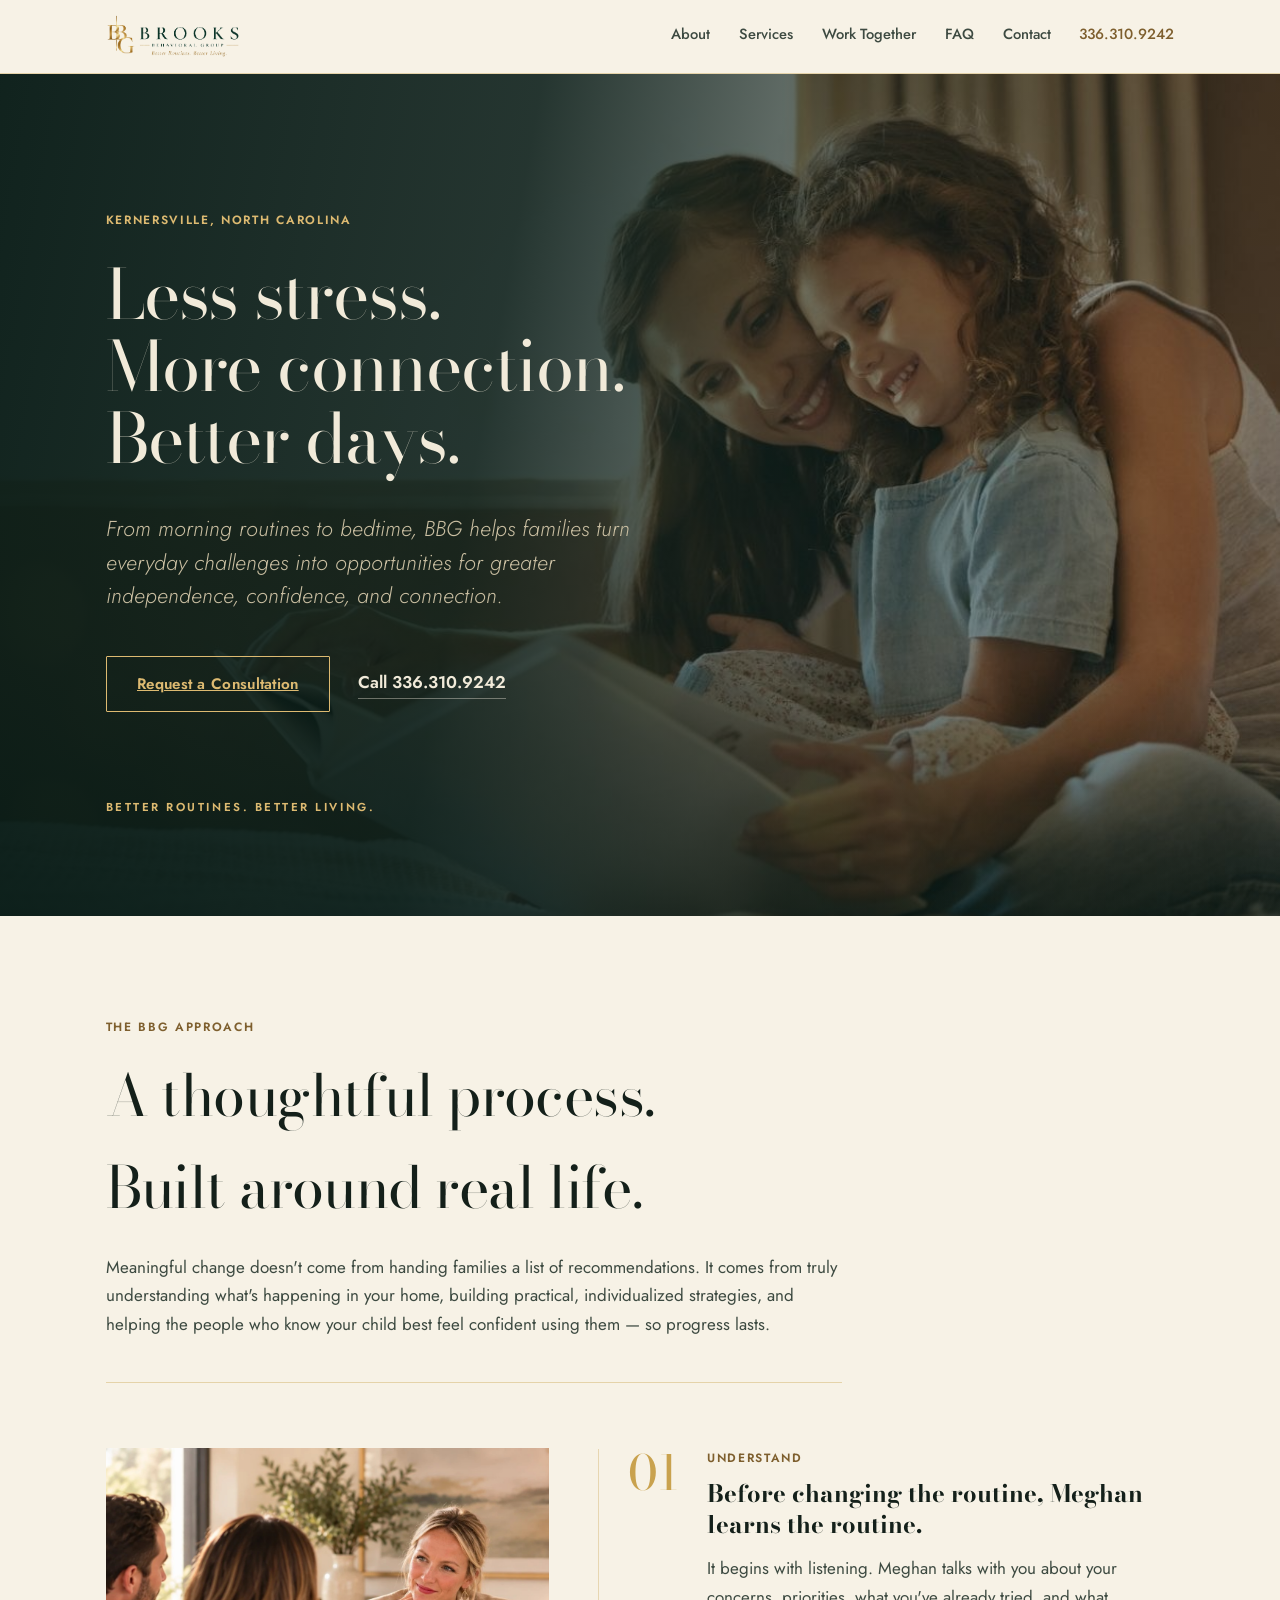
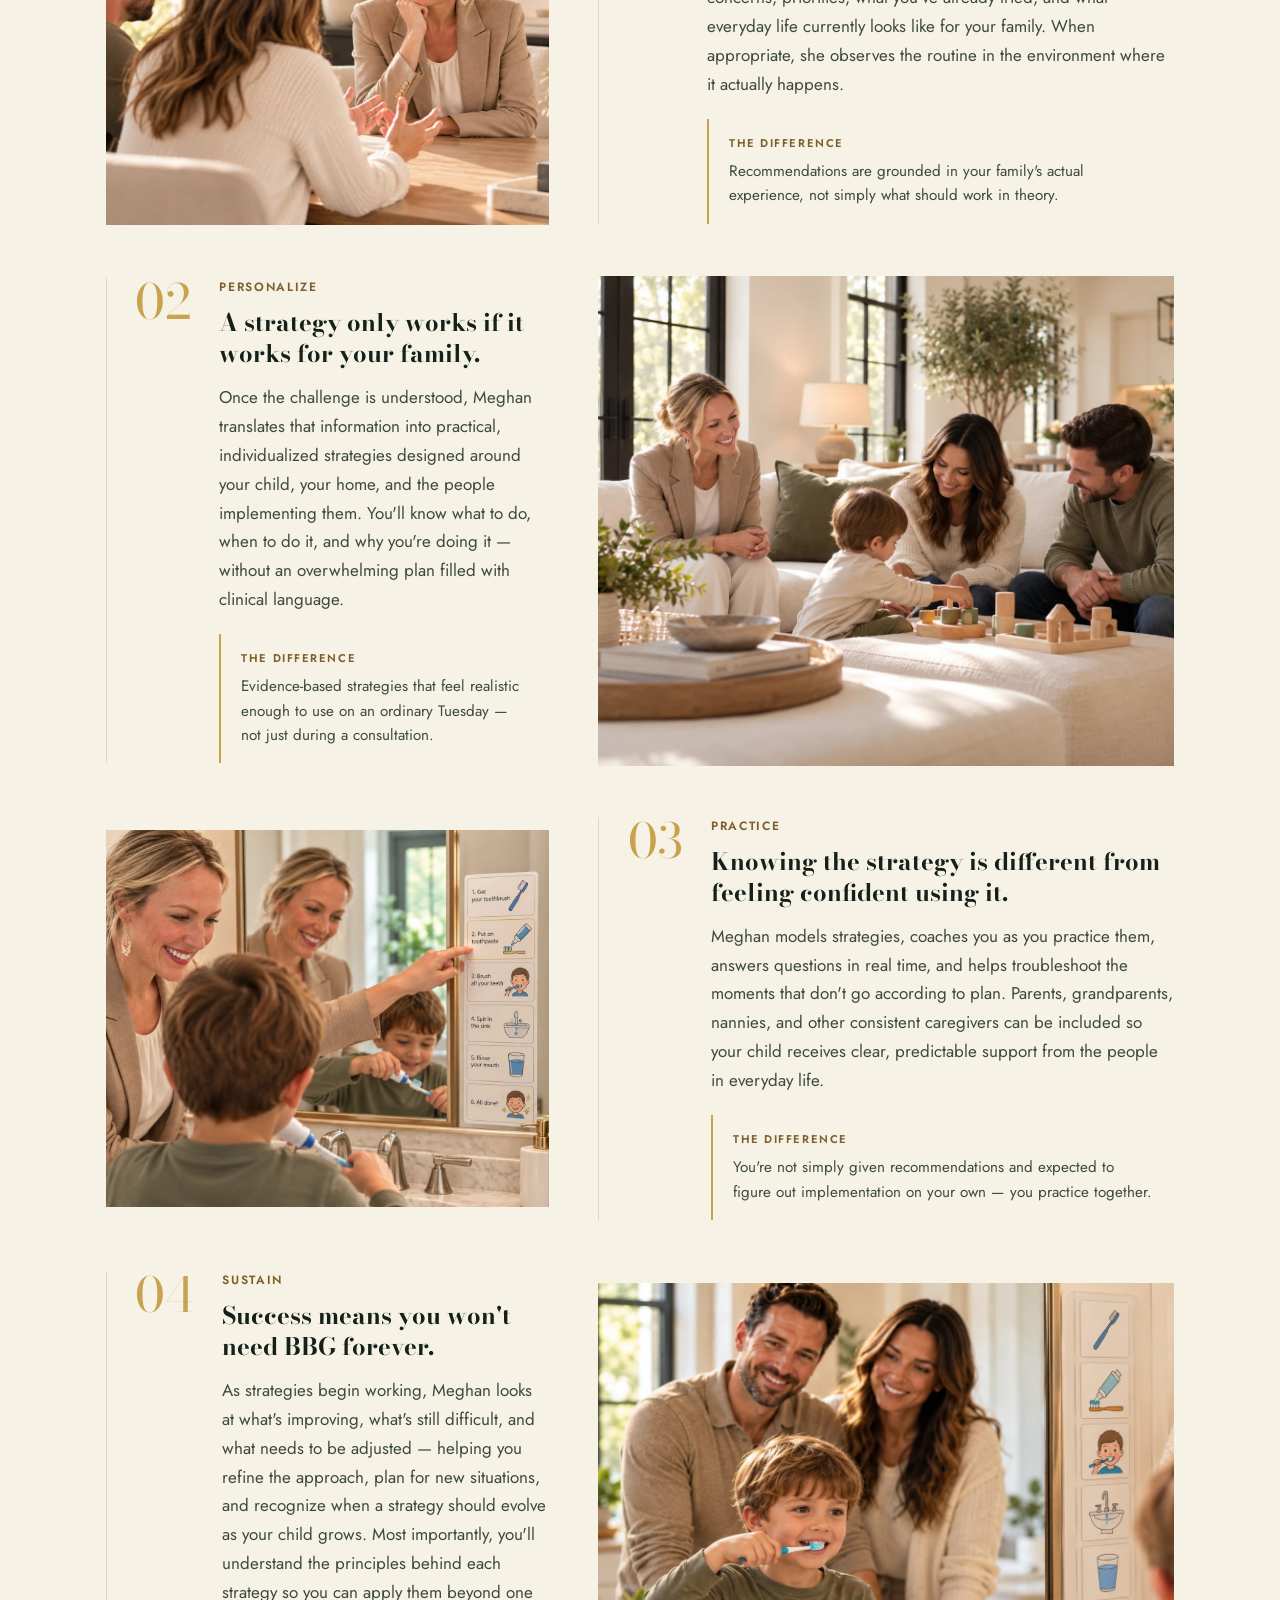
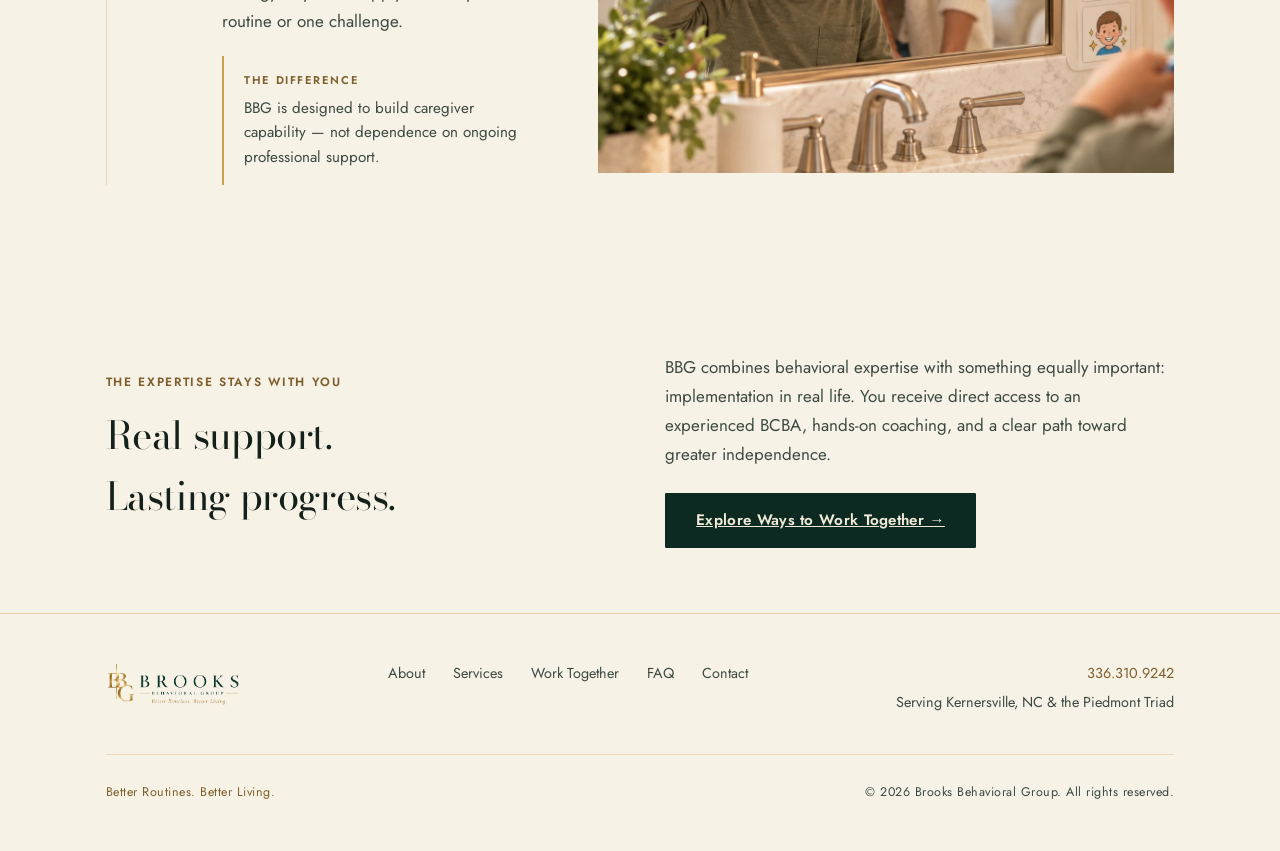
==== index.html @ 2b176a68 "Use provided photo for the Sustain step Swap mealtime.jpg for a new photo continuing the toothbrushi" ====
<!doctype html>
<html lang="en">
<head>
  <meta charset="utf-8" />
  <meta name="viewport" content="width=device-width, initial-scale=1" />
  <title>Brooks Behavioral Group — Private In-Home Behavioral Consulting, Kernersville NC</title>
  <meta name="description" content="Brooks Behavioral Group is a private, in-home behavioral consulting practice led by a Board Certified Behavior Analyst, serving families in Kernersville, NC and the greater Piedmont Triad." />
  <link rel="icon" type="image/png" href="assets/images/logo-mark.png" />

  <meta property="og:type" content="website" />
  <meta property="og:site_name" content="Brooks Behavioral Group" />
  <meta property="og:url" content="https://www.brooksbehavioral.com/" />
  <meta property="og:title" content="Brooks Behavioral Group" />
  <meta property="og:description" content="Private, in-home behavioral consulting with a Board Certified Behavior Analyst — serving Kernersville, NC and the greater Piedmont Triad." />
  <meta property="og:image" content="https://www.brooksbehavioral.com/assets/images/og-share.jpg" />
  <meta property="og:image:width" content="1200" />
  <meta property="og:image:height" content="630" />
  <meta name="twitter:card" content="summary_large_image" />
  <meta name="twitter:title" content="Brooks Behavioral Group" />
  <meta name="twitter:description" content="Private, in-home behavioral consulting with a Board Certified Behavior Analyst — serving Kernersville, NC and the greater Piedmont Triad." />
  <meta name="twitter:image" content="https://www.brooksbehavioral.com/assets/images/og-share.jpg" />
  <link rel="preconnect" href="https://fonts.googleapis.com" />
  <link rel="preconnect" href="https://fonts.gstatic.com" crossorigin />
  <link href="https://fonts.googleapis.com/css2?family=Bodoni+Moda:ital,opsz,wght@0,6..96,400..800;1,6..96,400..700&family=Jost:ital,wght@0,300;0,400;0,500;0,600;1,300;1,400;1,500&display=swap" rel="stylesheet" />
  <link rel="stylesheet" href="css/style.css?v=__ASSET_VERSION__" />
</head>
<body>

  <header class="site-header">
    <div class="wrap site-header__bar">
      <a class="wordmark" href="index.html">
        <img class="wordmark__logo" src="assets/images/logo-full.png" alt="Brooks Behavioral Group" />
      </a>

      <button class="nav-toggle" type="button" aria-expanded="false" aria-controls="primary-nav" aria-label="Open menu">
        <span></span><span></span><span></span>
      </button>

      <nav class="site-nav" id="primary-nav">
        <a href="about.html">About</a>
        <a href="services.html">Services</a>
        <a href="together.html">Work Together</a>
        <a href="faq.html">FAQ</a>
        <a href="contact.html">Contact</a>
        <a class="site-nav__phone" href="tel:+13363109242">336.310.9242</a>
      </nav>
    </div>
  </header>

  <main>
    <!-- ============ Hero ============ -->
    <section class="hero">
      <img class="hero__bg" src="assets/images/reading-together.jpg" alt="" aria-hidden="true" />
      <div class="hero__scrim" aria-hidden="true"></div>

      <div class="wrap">
        <div class="hero__frame">
          <p class="hero__eyebrow label">Kernersville, North Carolina</p>
          <h1 class="hero__title display">Less stress.<br />More connection.<br />Better days.</h1>
          <p class="hero__lede">From morning routines to bedtime, BBG helps families turn everyday challenges into opportunities for greater independence, confidence, and connection.</p>
          <div class="hero__actions">
            <a class="btn btn--gold" href="contact.html">Request a Consultation</a>
            <a class="hero__call" href="tel:+13363109242">Call 336.310.9242</a>
          </div>
        </div>
        <p class="brand-strip">Better Routines. Better Living.</p>
      </div>
    </section>

    <!-- ============ The BBG Approach ============ -->
    <section class="section section--ivory" id="approach">
      <div class="wrap">
        <div class="approach__intro">
          <p class="label" style="color: var(--gold-600);">The BBG Approach</p>
          <h2 class="display approach__headline">A thoughtful process. Built around real life.</h2>
          <p class="approach__lede">Meaningful change doesn't come from handing families a list of recommendations. It comes from truly understanding what's happening in your home, building practical, individualized strategies, and helping the people who know your child best feel confident using them — so progress lasts.</p>
        </div>

        <div class="approach-steps">
          <article class="approach-step">
            <div class="approach-step__media">
              <img src="assets/images/listening-consultation.jpg" alt="Meghan listening to a father and mother describe their family's routines at their kitchen table" loading="lazy" />
            </div>
            <div class="approach-step__content">
              <p class="approach-step__num display" aria-hidden="true">01</p>
              <div class="approach-step__text">
                <p class="approach-step__label label">Understand</p>
                <h3 class="approach-step__headline">Before changing the routine, Meghan learns the routine.</h3>
                <p class="approach-step__body">It begins with listening. Meghan talks with you about your concerns, priorities, what you've already tried, and what everyday life currently looks like for your family. When appropriate, she observes the routine in the environment where it actually happens.</p>
                <div class="approach-step__difference">
                  <p class="approach-step__difference-label label">The Difference</p>
                  <p class="approach-step__difference-text">Recommendations are grounded in your family's actual experience, not simply what should work in theory.</p>
                </div>
              </div>
            </div>
          </article>

          <article class="approach-step approach-step--reverse">
            <div class="approach-step__media">
              <img src="assets/images/family-coaching-session.jpg" alt="Meghan playing a building-block activity with a family in their living room" loading="lazy" />
            </div>
            <div class="approach-step__content">
              <p class="approach-step__num display" aria-hidden="true">02</p>
              <div class="approach-step__text">
                <p class="approach-step__label label">Personalize</p>
                <h3 class="approach-step__headline">A strategy only works if it works for your family.</h3>
                <p class="approach-step__body">Once the challenge is understood, Meghan translates that information into practical, individualized strategies designed around your child, your home, and the people implementing them. You'll know what to do, when to do it, and why you're doing it — without an overwhelming plan filled with clinical language.</p>
                <div class="approach-step__difference">
                  <p class="approach-step__difference-label label">The Difference</p>
                  <p class="approach-step__difference-text">Evidence-based strategies that feel realistic enough to use on an ordinary Tuesday — not just during a consultation.</p>
                </div>
              </div>
            </div>
          </article>

          <article class="approach-step">
            <div class="approach-step__media">
              <img src="assets/images/toothbrushing-routine-chart.jpg" alt="Meghan helping a child follow a visual toothbrushing routine chart at the bathroom mirror" loading="lazy" />
            </div>
            <div class="approach-step__content">
              <p class="approach-step__num display" aria-hidden="true">03</p>
              <div class="approach-step__text">
                <p class="approach-step__label label">Practice</p>
                <h3 class="approach-step__headline">Knowing the strategy is different from feeling confident using it.</h3>
                <p class="approach-step__body">Meghan models strategies, coaches you as you practice them, answers questions in real time, and helps troubleshoot the moments that don't go according to plan. Parents, grandparents, nannies, and other consistent caregivers can be included so your child receives clear, predictable support from the people in everyday life.</p>
                <div class="approach-step__difference">
                  <p class="approach-step__difference-label label">The Difference</p>
                  <p class="approach-step__difference-text">You're not simply given recommendations and expected to figure out implementation on your own — you practice together.</p>
                </div>
              </div>
            </div>
          </article>

          <article class="approach-step approach-step--reverse">
            <div class="approach-step__media">
              <img src="assets/images/independent-toothbrushing.jpg" alt="A child confidently brushing his teeth on his own while his parents watch" loading="lazy" />
            </div>
            <div class="approach-step__content">
              <p class="approach-step__num display" aria-hidden="true">04</p>
              <div class="approach-step__text">
                <p class="approach-step__label label">Sustain</p>
                <h3 class="approach-step__headline">Success means you won't need BBG forever.</h3>
                <p class="approach-step__body">As strategies begin working, Meghan looks at what's improving, what's still difficult, and what needs to be adjusted — helping you refine the approach, plan for new situations, and recognize when a strategy should evolve as your child grows. Most importantly, you'll understand the principles behind each strategy so you can apply them beyond one routine or one challenge.</p>
                <div class="approach-step__difference">
                  <p class="approach-step__difference-label label">The Difference</p>
                  <p class="approach-step__difference-text">BBG is designed to build caregiver capability — not dependence on ongoing professional support.</p>
                </div>
              </div>
            </div>
          </article>
        </div>
      </div>
    </section>

    <!-- ============ Closing strip ============ -->
    <section class="approach-close">
      <div class="wrap approach-close__grid">
        <div>
          <p class="label" style="color: var(--gold-600);">The Expertise Stays With You</p>
          <h2 class="display approach-close__headline">Real support. Lasting progress.</h2>
        </div>
        <div class="approach-close__body">
          <p>BBG combines behavioral expertise with something equally important: implementation in real life. You receive direct access to an experienced BCBA, hands-on coaching, and a clear path toward greater independence.</p>
          <a class="btn btn--emerald" href="together.html">Explore Ways to Work Together &rarr;</a>
        </div>
      </div>
    </section>
  </main>

  <footer class="site-footer">
    <div class="wrap">
      <div class="site-footer__top">
        <a class="wordmark" href="index.html">
          <img class="wordmark__logo" src="assets/images/logo-full.png" alt="Brooks Behavioral Group" />
        </a>

        <nav class="site-footer__nav" aria-label="Footer">
          <a href="about.html">About</a>
          <a href="services.html">Services</a>
          <a href="together.html">Work Together</a>
          <a href="faq.html">FAQ</a>
          <a href="contact.html">Contact</a>
        </nav>

        <div class="site-footer__contact">
          <a href="tel:+13363109242">336.310.9242</a>
          <span>Serving Kernersville, NC &amp; the Piedmont Triad</span>
        </div>
      </div>

      <div class="site-footer__bottom">
        <span class="site-footer__tagline">Better Routines. Better Living.</span>
        <span>&copy; <span id="year">2026</span> Brooks Behavioral Group. All rights reserved.</span>
      </div>
    </div>
  </footer>

  <script src="js/main.js?v=__ASSET_VERSION__"></script>
</body>
</html>
---- css/style.css ----
/* ============================================================
   Brooks Behavioral Group — design tokens
   A near-black emerald and brushed gold, set in a high-contrast
   Didone — the register of a couture house, not a clinic or a
   SaaS product. Bodoni Moda carries the voice; Jost stays quiet.
   ============================================================ */

:root {
  /* Color */
  --noir: #071a15;
  --emerald-900: #0c2a21;
  --emerald-800: #123c2e;
  --emerald-700: #1d5340;
  --emerald-600: #2c6b53;
  --gold-600: #7e5f2e; /* AA-safe gold-on-ivory text (~5.3:1) */
  --gold-500: #c9a24e;
  --gold-400: #ddba71;
  --gold-100: #f1e2ba;
  --ivory-100: #f7f2e6;
  --ivory-50: #fbf8f1;
  --ink-900: #14201a;
  --ink-700: #3d4a41;
  --cream-text: #f1ead9;
  --cream-text-dim: #cabfa2;

  /* Type */
  --font-display: "Bodoni Moda", "Didot", "Bodoni MT", Georgia, serif;
  --font-body: "Jost", "Century Gothic", "Futura", sans-serif;

  /* Scale */
  --step-h1: clamp(3.2rem, 2.1rem + 4.6vw, 6.75rem);
  --step-h2: clamp(2.25rem, 1.7rem + 2.4vw, 3.6rem);
  --step-h3: 1.4rem;
  --step-lead: clamp(1.15rem, 1.05rem + 0.4vw, 1.35rem);
  --step-body: 1.0625rem;
  --step-small: 0.875rem;
  --step-label: 0.75rem;

  /* Rhythm */
  --content-max: 72rem;
  --measure: 62ch;
  --space-section: clamp(4.5rem, 4rem + 3vw, 7.5rem);
  --radius: 1px;

  --ease: cubic-bezier(0.16, 1, 0.3, 1);
}

/* Native cross-document transitions — Home <-> Contact cross-fades
   instead of hard-cutting. No-op (progressive enhancement) in
   browsers that don't yet support it. */
@view-transition {
  navigation: auto;
}

::view-transition-old(root) {
  animation: veil-out 0.5s var(--ease) forwards;
}

::view-transition-new(root) {
  animation: veil-in 0.55s var(--ease) 0.08s backwards;
}

@keyframes veil-out {
  to {
    opacity: 0;
    transform: scale(0.992);
  }
}

@keyframes veil-in {
  from {
    opacity: 0;
    transform: translateY(10px);
  }
}

@media (prefers-reduced-motion: reduce) {
  ::view-transition-old(root),
  ::view-transition-new(root) {
    animation: none;
  }
}

/* ---------------- Reset ---------------- */

*,
*::before,
*::after {
  box-sizing: border-box;
}

html {
  scroll-behavior: smooth;
}

body {
  margin: 0;
  background: var(--ivory-100);
  color: var(--ink-900);
  font-family: var(--font-body);
  font-size: var(--step-body);
  line-height: 1.6;
  -webkit-font-smoothing: antialiased;
}

img {
  max-width: 100%;
  display: block;
}

a {
  color: inherit;
}

h1,
h2,
h3,
p,
figure {
  margin: 0;
}

ul {
  margin: 0;
  padding: 0;
  list-style: none;
}

button {
  font: inherit;
  color: inherit;
  background: none;
  border: 0;
  cursor: pointer;
}

input,
select,
textarea {
  font: inherit;
  color: inherit;
}

:focus-visible {
  outline: 2px solid var(--gold-500);
  outline-offset: 3px;
}

@media (prefers-reduced-motion: reduce) {
  html {
    scroll-behavior: auto;
  }
  *,
  *::before,
  *::after {
    animation-duration: 0.001ms !important;
    animation-iteration-count: 1 !important;
    transition-duration: 0.001ms !important;
  }
}

/* ---------------- Type primitives ---------------- */

.display {
  font-family: var(--font-display);
  font-weight: 400;
  letter-spacing: -0.01em;
  text-wrap: balance;
}

.label {
  font-family: var(--font-body);
  font-size: var(--step-label);
  font-weight: 600;
  letter-spacing: 0.14em;
  text-transform: uppercase;
}

.lede {
  font-size: var(--step-lead);
  line-height: 1.55;
  max-width: var(--measure);
}

.measure {
  max-width: var(--measure);
}

/* ---------------- Layout ---------------- */

.wrap {
  width: 100%;
  max-width: var(--content-max);
  margin-inline: auto;
  padding-inline: clamp(1.5rem, 1rem + 2vw, 3rem);
}

.section {
  padding-block: var(--space-section);
}

.section--tight {
  padding-block: clamp(3rem, 2.6rem + 1.6vw, 4.5rem);
}

.section--emerald {
  background: var(--emerald-900);
  color: var(--cream-text);
}

.section--ivory {
  background: var(--ivory-100);
  color: var(--ink-900);
}

.hairline {
  border: 0;
  border-top: 1px solid rgba(201, 162, 78, 0.35);
  margin: 0;
}

.hairline--dark {
  border-top-color: rgba(201, 162, 78, 0.28);
}

/* Fine brass-inlay divider with a small diamond mark, used once
   between major sections — not a repeating decorative eyebrow. */
.ornament-rule {
  display: flex;
  align-items: center;
  gap: 1rem;
  color: var(--gold-500);
}

.ornament-rule::before,
.ornament-rule::after {
  content: "";
  flex: 1;
  height: 1px;
  background: currentColor;
  opacity: 0.4;
}

.ornament-rule__mark {
  width: 7px;
  height: 7px;
  border: 1px solid currentColor;
  transform: rotate(45deg);
  flex: none;
}

/* ---------------- Buttons ---------------- */

.btn {
  display: inline-flex;
  align-items: center;
  gap: 0.6rem;
  padding: 0.9rem 1.9rem;
  font-family: var(--font-body);
  font-size: 0.95rem;
  font-weight: 600;
  letter-spacing: 0.02em;
  border-radius: var(--radius);
  border: 1px solid transparent;
  transition: background-color 0.25s var(--ease), color 0.25s var(--ease),
    border-color 0.25s var(--ease);
  white-space: nowrap;
}

.btn--gold {
  background: transparent;
  border-color: var(--gold-400);
  color: var(--gold-400);
}

.btn--gold:hover {
  background: var(--gold-400);
  border-color: var(--gold-400);
  color: var(--emerald-900);
}

.btn--ghost-dark {
  border-color: rgba(22, 33, 27, 0.35);
  color: var(--ink-900);
}

.btn--ghost-dark:hover {
  background: var(--ink-900);
  color: var(--ivory-100);
  border-color: var(--ink-900);
}

.btn--text {
  padding: 0.4rem 0;
  border-bottom: 1px solid currentColor;
  border-radius: 0;
}

/* ============================================================
   Header
   ============================================================ */

.site-header {
  position: sticky;
  top: 0;
  z-index: 40;
  background: rgba(247, 242, 230, 0.94);
  backdrop-filter: blur(6px);
  border-bottom: 1px solid rgba(201, 162, 78, 0.4);
  view-transition-name: site-header;
}

.site-header__bar {
  display: flex;
  align-items: center;
  justify-content: space-between;
  gap: 1.5rem;
  padding-block: 0.9rem;
}

.wordmark {
  display: flex;
  align-items: center;
  gap: 0.75rem;
  text-decoration: none;
}

.wordmark__logo {
  height: clamp(34px, 30px + 1.2vw, 44px);
  width: auto;
}

.site-nav {
  display: flex;
  align-items: center;
  gap: clamp(1.25rem, 1rem + 1vw, 2.25rem);
}

.site-nav a {
  text-decoration: none;
  font-size: 0.92rem;
  font-weight: 500;
  color: var(--ink-700);
  position: relative;
  padding-bottom: 0.2rem;
}

.site-nav a::after {
  content: "";
  position: absolute;
  left: 0;
  right: 100%;
  bottom: 0;
  height: 1px;
  background: var(--gold-600);
  transition: right 0.25s var(--ease);
}

.site-nav a:hover::after,
.site-nav a[aria-current="page"]::after {
  right: 0;
}

.site-nav a[aria-current="page"] {
  color: var(--ink-900);
}

.site-nav__phone {
  color: var(--gold-600) !important;
}

.nav-toggle {
  display: none;
  flex-direction: column;
  gap: 5px;
  padding: 0.5rem;
}

.nav-toggle span {
  width: 22px;
  height: 1px;
  background: var(--ink-900);
}

@media (max-width: 780px) {
  .nav-toggle {
    display: flex;
  }

  .site-nav {
    position: absolute;
    top: 100%;
    left: 0;
    right: 0;
    flex-direction: column;
    align-items: flex-start;
    gap: 1.1rem;
    background: var(--ivory-100);
    padding: 1.5rem clamp(1.5rem, 1rem + 2vw, 3rem) 2rem;
    border-bottom: 1px solid rgba(201, 162, 78, 0.4);
    transform: translateY(-8px);
    opacity: 0;
    visibility: hidden;
    transition: opacity 0.2s var(--ease), transform 0.2s var(--ease),
      visibility 0.2s;
  }

  .site-nav.is-open {
    opacity: 1;
    transform: translateY(0);
    visibility: visible;
  }
}

/* ============================================================
   Hero
   ============================================================ */

.hero {
  position: relative;
  overflow: hidden;
  background: var(--noir);
  color: var(--cream-text);
  padding-block: clamp(5rem, 3.8rem + 6vw, 9.5rem) clamp(4rem, 3rem + 4vw, 6.5rem);
}

.hero__bg {
  position: absolute;
  inset: 0;
  width: 100%;
  height: 100%;
  object-fit: cover;
  object-position: 78% 22%;
}

.hero__scrim {
  position: absolute;
  inset: 0;
  background: linear-gradient(
      100deg,
      rgba(7, 26, 21, 0.96) 0%,
      rgba(7, 26, 21, 0.88) 38%,
      rgba(7, 26, 21, 0.55) 62%,
      rgba(7, 26, 21, 0.32) 100%
    ),
    linear-gradient(
      0deg,
      rgba(7, 26, 21, 0.5) 0%,
      rgba(7, 26, 21, 0) 30%
    );
}

.hero__frame {
  position: relative;
  z-index: 1;
  max-width: 36rem;
}

@media (max-width: 640px) {
  /* Photo and headline were competing for the same space, with the
     text overlay landing directly on top of the subjects' faces no
     matter how the scrim was tuned. Stack instead: a full-width photo
     band on top, then the copy on a solid panel below -- the two
     never overlap. */
  .hero {
    display: flex;
    flex-direction: column;
    padding: 0;
  }

  .hero__bg {
    position: relative;
    inset: auto;
    width: 100%;
    height: clamp(240px, 62vw, 320px);
    object-fit: cover;
    object-position: 68% 24%;
  }

  .hero__scrim {
    display: none;
  }

  .hero .wrap {
    padding-block: 2.25rem 2.5rem;
  }

  .hero__frame {
    max-width: none;
  }

  .hero__eyebrow {
    margin-bottom: 1.25rem;
  }

  .hero__lede {
    margin-top: 1.25rem;
  }

  .hero__actions {
    margin-top: 2rem;
  }

  .brand-strip {
    display: none;
  }
}

.hero__eyebrow {
  color: var(--gold-400);
  margin-bottom: 1.75rem;
  opacity: 0;
  animation: rise-in 0.8s var(--ease) 0.15s forwards;
}

.hero__title {
  font-size: clamp(2.5rem, 1.9rem + 3vw, 4.6rem);
  line-height: 1.05;
  letter-spacing: -0.015em;
  opacity: 0;
  animation: rise-in 0.9s var(--ease) 0.3s forwards;
}

.hero__lede {
  margin-top: clamp(1.75rem, 1.5rem + 1vw, 2.5rem);
  font-family: var(--font-body);
  font-style: italic;
  font-weight: 300;
  font-size: var(--step-lead);
  line-height: 1.55;
  max-width: 34rem;
  color: var(--cream-text-dim);
  opacity: 0;
  animation: rise-in 0.8s var(--ease) 0.6s forwards;
}

.hero__actions {
  margin-top: 2.75rem;
  display: flex;
  flex-wrap: wrap;
  align-items: center;
  gap: 1.75rem;
  opacity: 0;
  animation: rise-in 0.8s var(--ease) 0.75s forwards;
}

.hero__call {
  text-decoration: none;
  font-weight: 600;
  color: var(--cream-text);
  border-bottom: 1px solid rgba(239, 233, 219, 0.4);
  padding-bottom: 2px;
}

@keyframes rise-in {
  from {
    opacity: 0;
    transform: translateY(14px);
  }
  to {
    opacity: 1;
    transform: translateY(0);
  }
}

.brand-strip {
  position: relative;
  z-index: 1;
  margin-top: clamp(3.5rem, 3rem + 3vw, 5.5rem);
  color: var(--gold-400);
  font-size: 0.72rem;
  font-weight: 600;
  letter-spacing: 0.22em;
  text-transform: uppercase;
}

/* ============================================================
   About
   ============================================================ */

.about__grid {
  display: grid;
  grid-template-columns: minmax(14rem, 20rem) 1fr;
  gap: clamp(2.5rem, 2rem + 3vw, 5rem);
  align-items: start;
}

.about__portrait {
  aspect-ratio: 4 / 5;
  border: 1px solid rgba(22, 33, 27, 0.18);
  padding: 10px;
}

.about__portrait-inner {
  height: 100%;
  width: 100%;
  background: linear-gradient(160deg, var(--emerald-800), var(--emerald-900));
  display: flex;
  align-items: center;
  justify-content: center;
  color: var(--gold-400);
  text-align: center;
  padding: 1.5rem;
}

.about__portrait-inner .label {
  color: var(--gold-400);
  opacity: 0.85;
}

/* Photo treated as a cameo/seal medallion, echoing the hero's
   engraved-ring motif instead of a plain rectangular crop. */
.about__photo {
  width: 78%;
  height: auto;
  aspect-ratio: 1 / 1;
  border-radius: 50%;
  object-fit: cover;
  border: 2px solid var(--gold-500);
  outline: 1px solid rgba(201, 162, 78, 0.45);
  outline-offset: 10px;
}

.about__credential {
  margin-top: 0.6rem;
  color: var(--gold-600);
}

.about__name {
  font-size: clamp(2.5rem, 2rem + 2.4vw, 4rem);
  letter-spacing: -0.01em;
}

.about__dek {
  font-family: var(--font-body);
  font-style: italic;
  font-weight: 400;
  font-size: var(--step-lead);
  line-height: 1.6;
  max-width: var(--measure);
  color: var(--ink-900);
  margin-top: 1.5rem;
}

.about__bio {
  margin-top: 1.25rem;
  display: flex;
  flex-direction: column;
  gap: 1.1rem;
  color: var(--ink-700);
}

.fact-list {
  margin-top: 2.75rem;
  display: grid;
  grid-template-columns: repeat(2, minmax(0, 1fr));
  gap: 2rem 3rem;
}

.fact-list dt {
  font-family: var(--font-body);
  font-size: var(--step-label);
  font-weight: 600;
  letter-spacing: 0.12em;
  text-transform: uppercase;
  color: var(--gold-600);
  padding-bottom: 0.6rem;
  border-bottom: 1px solid rgba(201, 162, 78, 0.35);
  margin-bottom: 0.75rem;
}

.fact-list dd {
  margin: 0;
  display: flex;
  flex-direction: column;
  gap: 0.4rem;
  font-size: 0.97rem;
  color: var(--ink-700);
}

@media (max-width: 760px) {
  .about__grid {
    grid-template-columns: 1fr;
  }

  .about__portrait {
    max-width: 16rem;
  }

  .fact-list {
    grid-template-columns: 1fr;
  }
}

/* ============================================================
   In-home lifestyle banner (full-bleed, between About and Services)
   ============================================================ */

.lifestyle-band {
  position: relative;
  height: clamp(18rem, 14rem + 18vw, 30rem);
  overflow: hidden;
}

.lifestyle-band__img {
  width: 100%;
  height: 100%;
  object-fit: cover;
  object-position: center 62%;
}

.lifestyle-band__scrim {
  position: absolute;
  inset: 0;
  background: linear-gradient(
    0deg,
    rgba(7, 26, 21, 0.75) 0%,
    rgba(7, 26, 21, 0.05) 55%
  );
}

.lifestyle-band__caption {
  position: absolute;
  left: clamp(1.5rem, 1rem + 2vw, 3rem);
  bottom: clamp(1.5rem, 1.25rem + 1.5vw, 2.75rem);
  max-width: 26rem;
  font-family: var(--font-body);
  font-style: italic;
  font-weight: 400;
  font-size: clamp(1.3rem, 1.1rem + 1.1vw, 1.9rem);
  color: var(--gold-400);
}

/* ============================================================
   Services (menu treatment — a catalog, not a numbered process)
   ============================================================ */

.services__head {
  max-width: 42rem;
}

.services__head .lede {
  margin-top: 1.25rem;
  color: var(--cream-text-dim);
}

/* Packages section (together.html) sits on an ivory background, not
   the dark emerald the Services section above assumes -- match the
   subheading to the tier eyebrows' gold instead of the washed-out
   cream-on-light color. */
#packages .services__head .lede {
  color: var(--gold-600);
}

.service-groups {
  margin-top: clamp(3rem, 2.5rem + 2vw, 4.5rem);
  display: grid;
  grid-template-columns: repeat(3, minmax(0, 1fr));
  gap: clamp(1.75rem, 1.25rem + 1.5vw, 2.75rem);
  align-items: start;
}

.service-group {
  border: 1px solid rgba(201, 162, 78, 0.4);
  padding: clamp(1.5rem, 1.25rem + 1vw, 2rem) clamp(1.25rem, 1rem + 0.85vw, 1.75rem);
}

@media (max-width: 900px) {
  .service-groups {
    grid-template-columns: repeat(2, minmax(0, 1fr));
  }
}

@media (max-width: 640px) {
  .service-groups {
    grid-template-columns: 1fr;
  }
}

.menu__group-title {
  font-family: var(--font-display);
  font-size: clamp(1.2rem, 1.05rem + 0.5vw, 1.5rem);
  padding-bottom: 1.1rem;
  border-bottom: 1px solid rgba(201, 162, 78, 0.35);
  margin-bottom: 0.25rem;
  overflow-wrap: break-word;
}

.service-item {
  border-bottom: 1px solid rgba(201, 162, 78, 0.16);
}

.service-item:last-child {
  border-bottom: none;
}

.menu__item {
  display: flex;
  align-items: center;
  justify-content: space-between;
  gap: 0.75rem;
  width: 100%;
  text-align: left;
  padding-block: 1.1rem;
  font-family: var(--font-display);
  font-size: 1.05rem;
  color: var(--cream-text-dim);
  transition: color 0.2s var(--ease), padding-left 0.2s var(--ease);
}

.menu__item:hover,
.menu__item:focus-visible {
  color: var(--gold-400);
  padding-left: 0.5rem;
}

.service-item.is-open > .menu__item {
  color: var(--cream-text);
  padding-left: 0.5rem;
}

.menu__item__indicator {
  flex: none;
  font-size: 0.85em;
  line-height: 1;
  color: var(--gold-500);
  transition: transform 0.3s var(--ease);
}

.service-item.is-open > .menu__item .menu__item__indicator {
  transform: rotate(180deg);
}

.service-item__panel {
  display: grid;
  grid-template-rows: 0fr;
  transition: grid-template-rows 0.45s var(--ease);
}

.service-item.is-open .service-item__panel {
  grid-template-rows: 1fr;
}

.service-item__panel-inner {
  overflow: hidden;
  min-height: 0;
}

.service-item__media {
  margin-top: 0.35rem;
  aspect-ratio: 16 / 10;
  overflow: hidden;
  border: 1px solid rgba(201, 162, 78, 0.3);
}

.service-item__img {
  display: block;
  width: 100%;
  height: 100%;
  object-fit: cover;
}

.service-item__desc {
  margin-top: 0.85rem;
  padding-bottom: 1.35rem;
  font-family: var(--font-body);
  font-style: italic;
  font-size: 0.95rem;
  line-height: 1.55;
  color: var(--cream-text-dim);
}

@media (prefers-reduced-motion: reduce) {
  .service-item__panel {
    transition: grid-template-rows 0.15s linear !important;
  }

  .menu__item__indicator {
    transition: none !important;
  }
}

.pay-note {
  margin-top: clamp(3rem, 2.5rem + 2vw, 4.5rem);
  padding: clamp(1.75rem, 1.5rem + 1vw, 2.5rem);
  border: 1px solid rgba(201, 162, 78, 0.4);
  display: grid;
  grid-template-columns: minmax(10rem, 14rem) 1fr;
  gap: 1.5rem 2.5rem;
}

.pay-note__title {
  font-family: var(--font-body);
  font-style: italic;
  font-weight: 500;
  font-size: 1.3rem;
  color: var(--gold-400);
}

.pay-note p {
  color: var(--cream-text-dim);
}

@media (max-width: 700px) {
  .pay-note {
    grid-template-columns: 1fr;
  }
}

/* Additional guidance box (together.html) sits on the ivory packages
   section, not the dark emerald the homepage's "Why private pay" box
   assumes -- match the rest of that section's ivory-safe colors. */
#packages .pay-note__title {
  color: var(--gold-600);
}

#packages .pay-note p {
  color: var(--ink-700);
}

/* ============================================================
   Closing CTA band (index.html)
   ============================================================ */

.cta-band {
  display: flex;
  flex-wrap: wrap;
  align-items: center;
  justify-content: space-between;
  gap: 1.75rem;
}

.cta-band__title {
  font-family: var(--font-body);
  font-size: clamp(1.35rem, 1.15rem + 1vw, 1.85rem);
  font-style: italic;
  font-weight: 400;
  letter-spacing: -0.005em;
  max-width: 30rem;
}

/* ============================================================
   Footer
   ============================================================ */

.site-footer {
  background: var(--ivory-100);
  color: var(--ink-700);
  padding-block: 3rem;
  border-top: 1px solid rgba(201, 162, 78, 0.4);
}

.site-footer__top {
  display: flex;
  flex-wrap: wrap;
  gap: 2rem;
  justify-content: space-between;
  align-items: flex-start;
  padding-bottom: 2.5rem;
}

.site-footer__nav {
  display: flex;
  flex-wrap: wrap;
  gap: 1.75rem;
}

.site-footer__nav a {
  text-decoration: none;
  font-size: 0.9rem;
  color: var(--ink-700);
}

.site-footer__nav a:hover {
  color: var(--gold-600);
}

.site-footer__contact {
  font-size: 0.9rem;
  display: flex;
  flex-direction: column;
  gap: 0.35rem;
  text-align: right;
}

.site-footer__contact a {
  text-decoration: none;
  color: var(--gold-600);
}

@media (max-width: 600px) {
  .site-footer__contact {
    text-align: left;
  }
}

.site-footer__bottom {
  padding-top: 1.75rem;
  border-top: 1px solid rgba(201, 162, 78, 0.3);
  display: flex;
  flex-wrap: wrap;
  gap: 1rem;
  justify-content: space-between;
  font-size: 0.78rem;
  letter-spacing: 0.04em;
  color: var(--ink-700);
}

.site-footer__tagline {
  color: var(--gold-600);
}

/* ============================================================
   Contact page
   ============================================================ */

.contact-hero {
  padding-block: clamp(3.5rem, 3rem + 3vw, 5.5rem) 0;
}

.contact-hero__title {
  font-size: clamp(2.75rem, 2.1rem + 3vw, 4.5rem);
  line-height: 1.02;
  max-width: 30rem;
}

.contact-hero__lede {
  font-family: var(--font-body);
  font-style: italic;
  font-size: var(--step-lead);
  line-height: 1.6;
  margin-top: 1.5rem;
  max-width: 34rem;
  color: var(--ink-700);
}

.contact__grid {
  display: grid;
  grid-template-columns: minmax(0, 1fr) minmax(18rem, 22rem);
  gap: clamp(2.5rem, 2rem + 3vw, 5rem);
  align-items: start;
}

@media (max-width: 860px) {
  .contact__grid {
    grid-template-columns: 1fr;
  }
}

.form-field {
  margin-bottom: 1.5rem;
}

.form-row {
  display: grid;
  grid-template-columns: repeat(2, minmax(0, 1fr));
  gap: 1.5rem;
}

@media (max-width: 520px) {
  .form-row {
    grid-template-columns: 1fr;
  }
}

.form-field label {
  display: block;
  font-size: var(--step-label);
  font-weight: 600;
  letter-spacing: 0.1em;
  text-transform: uppercase;
  color: var(--ink-700);
  margin-bottom: 0.5rem;
}

.form-field input,
.form-field select,
.form-field textarea {
  width: 100%;
  padding: 0.8rem 0.1rem;
  background: transparent;
  border: 0;
  border-bottom: 1px solid rgba(22, 33, 27, 0.3);
  border-radius: 0;
  transition: border-color 0.2s var(--ease);
}

.form-field input:focus,
.form-field select:focus,
.form-field textarea:focus {
  border-bottom-color: var(--gold-500);
}

.form-field textarea {
  resize: vertical;
  min-height: 7rem;
}

.form-note {
  margin-top: 1rem;
  font-size: 0.85rem;
  color: var(--ink-700);
}

.info-panel {
  background: var(--emerald-900);
  color: var(--cream-text);
  padding: clamp(1.75rem, 1.5rem + 1vw, 2.5rem);
}

.info-panel__item {
  padding-block: 1.1rem;
  border-bottom: 1px solid rgba(201, 162, 78, 0.25);
}

.info-panel__item:first-of-type {
  padding-top: 0;
}

.info-panel__item:last-of-type {
  border-bottom: 0;
  padding-bottom: 0;
}

.info-panel__label {
  color: var(--gold-400);
}

.info-panel__value {
  margin-top: 0.5rem;
}

.info-panel__value a {
  text-decoration: none;
  color: var(--cream-text);
}

.info-panel__value a:hover {
  color: var(--gold-400);
}

.form-status {
  margin-top: 1.25rem;
  font-size: 0.9rem;
  display: none;
}

.form-status.is-visible {
  display: block;
}

.form-status--ok {
  color: #3f6b4e;
}

.form-status--error {
  color: #8a3b2b;
}

/* ============================================================
   Button variants (solid fills, for use on ivory backgrounds)
   ============================================================ */

.btn--block {
  display: flex;
  width: 100%;
  justify-content: center;
}

.btn--emerald {
  background: var(--emerald-900);
  border-color: var(--emerald-900);
  color: var(--cream-text);
}

.btn--emerald:hover {
  background: var(--emerald-800);
  border-color: var(--gold-500);
}

.btn--gold-solid {
  background: var(--gold-500);
  border-color: var(--gold-500);
  color: var(--ink-900);
}

.btn--gold-solid:hover {
  background: var(--gold-600);
  border-color: var(--gold-600);
  color: var(--ivory-100);
}

/* ============================================================
   Ways to Work Together (together.html)
   ============================================================ */

.tiers {
  display: grid;
  gap: clamp(2.5rem, 2rem + 2vw, 4rem);
}

.tier-card {
  border: 1px solid rgba(201, 162, 78, 0.4);
}

.tier-card__media {
  aspect-ratio: 16 / 9;
  overflow: hidden;
}

.tier-card__media img {
  display: block;
  width: 100%;
  height: 100%;
  object-fit: cover;
}

.tier-card__body {
  padding: clamp(1.5rem, 1.25rem + 1vw, 2.5rem);
}

.tier-card__eyebrow {
  color: var(--gold-600);
}

.tier-card__title {
  margin-top: 0.6rem;
  font-size: clamp(1.5rem, 1.3rem + 1vw, 2rem);
}

.tier-card__desc {
  margin-top: 0.85rem;
  max-width: 40rem;
  color: var(--ink-700);
}

.tier-card__note {
  margin-top: 1rem;
  font-family: var(--font-body);
  font-weight: 600;
  color: var(--ink-900);
}

.tier-card .btn--block {
  margin-top: 1.75rem;
  max-width: 26rem;
}

/* ============================================================
   Homepage "Ways to Work Together" preview
   ============================================================ */

.together-preview__head {
  max-width: 42rem;
}

.together-preview__head .lede {
  margin-top: 1.25rem;
  color: var(--ink-700);
}

.together-preview__grid {
  margin-top: clamp(2.5rem, 2rem + 2vw, 4rem);
  display: grid;
  grid-template-columns: repeat(3, minmax(0, 1fr));
  gap: clamp(1.5rem, 1rem + 1.5vw, 2.5rem);
}

.teaser-card {
  display: block;
  text-decoration: none;
  color: inherit;
  border: 1px solid rgba(201, 162, 78, 0.4);
  transition: border-color 0.25s var(--ease);
}

.teaser-card:hover,
.teaser-card:focus-visible {
  border-color: var(--gold-500);
}

.teaser-card:hover .teaser-card__img,
.teaser-card:focus-visible .teaser-card__img {
  transform: scale(1.04);
}

.teaser-card__media {
  aspect-ratio: 4 / 3;
  overflow: hidden;
}

.teaser-card__img {
  display: block;
  width: 100%;
  height: 100%;
  object-fit: cover;
  transition: transform 0.5s var(--ease);
}

.teaser-card__body {
  padding: clamp(1.25rem, 1rem + 0.75vw, 1.5rem);
}

.teaser-card__eyebrow {
  color: var(--gold-600);
}

.teaser-card__title {
  margin-top: 0.5rem;
  font-size: 1.2rem;
}

.teaser-card__desc {
  margin-top: 0.5rem;
  font-size: 0.92rem;
  line-height: 1.5;
  color: var(--ink-700);
}

.together-preview__cta {
  margin-top: clamp(2rem, 1.5rem + 1.5vw, 3rem);
  text-align: center;
}

@media (max-width: 900px) {
  .together-preview__grid {
    grid-template-columns: 1fr 1fr;
  }
}

@media (max-width: 640px) {
  .together-preview__grid {
    grid-template-columns: 1fr;
  }
}

@media (prefers-reduced-motion: reduce) {
  .teaser-card__img {
    transition: none !important;
  }
}

/* ============================================================
   Ways to Work Together — brand pillars
   ============================================================ */

.pillars {
  display: grid;
  grid-template-columns: repeat(3, minmax(0, 1fr));
  gap: clamp(2rem, 1.5rem + 2vw, 3.5rem);
}

.pillar {
  border-top: 1px solid rgba(201, 162, 78, 0.35);
  padding-top: 1.25rem;
}

.pillar__title {
  font-size: 1.4rem;
  color: var(--ink-900);
}

.pillar__desc {
  margin-top: 0.6rem;
  color: var(--ink-700);
}

@media (max-width: 700px) {
  .pillars {
    grid-template-columns: 1fr;
    gap: 2rem;
  }
}

/* ============================================================
   Ways to Work Together — package cards (extends .tier-card)
   ============================================================ */

.tier-card__meta {
  margin-top: 0.75rem;
  display: flex;
  flex-wrap: wrap;
  align-items: baseline;
  gap: 0.15rem 0.85rem;
}

.tier-card__price {
  font-family: var(--font-display);
  font-size: 1.25rem;
  color: var(--gold-600);
}

.tier-card__duration {
  font-family: var(--font-body);
  font-size: 0.85rem;
  color: var(--ink-700);
}

.tier-card__includes-label {
  margin-top: 1.25rem;
  font-family: var(--font-body);
  font-size: var(--step-label);
  font-weight: 600;
  letter-spacing: 0.12em;
  text-transform: uppercase;
  color: var(--ink-900);
  opacity: 0.7;
}

.tier-card__includes {
  margin-top: 0.6rem;
  padding-left: 1.1rem;
  color: var(--ink-700);
  font-size: 0.92rem;
  line-height: 1.6;
}

.tier-card__includes li {
  margin-bottom: 0.35rem;
}

.tier-card__includes li::marker {
  color: var(--gold-500);
}

.fine-print {
  margin-top: 1.25rem;
  max-width: 42rem;
  font-size: 0.82rem;
  line-height: 1.55;
  color: var(--ink-700);
  opacity: 0.85;
}

/* ============================================================
   The BBG Process
   ============================================================ */

.process__headline {
  margin-top: 0.75rem;
  font-size: var(--step-h2);
  max-width: 38rem;
}

.process-steps {
  position: relative;
  margin-top: clamp(3rem, 2.5rem + 2vw, 4.5rem);
  display: grid;
  grid-template-columns: repeat(4, minmax(0, 1fr));
  gap: clamp(1.75rem, 1.25rem + 1.5vw, 2.5rem);
}

.process-steps::before {
  content: "";
  position: absolute;
  top: 1.375rem;
  left: 0;
  right: 0;
  height: 1px;
  background: rgba(201, 162, 78, 0.35);
}

.process-step {
  position: relative;
}

.process-step__num {
  position: relative;
  z-index: 1;
  display: inline-flex;
  align-items: center;
  justify-content: center;
  width: 2.75rem;
  height: 2.75rem;
  border: 1px solid var(--gold-500);
  background: var(--emerald-900);
  font-family: var(--font-display);
  font-size: 1.1rem;
  color: var(--gold-400);
}

.process-step__title {
  margin-top: 1.25rem;
  font-size: 1.3rem;
  color: var(--cream-text);
}

.process-step__desc {
  margin-top: 0.6rem;
  color: var(--cream-text-dim);
  font-size: 0.95rem;
  line-height: 1.55;
}

@media (max-width: 760px) {
  .process-steps {
    grid-template-columns: 1fr;
    gap: 2rem;
  }

  .process-steps::before {
    display: none;
  }
}

/* ============================================================
   Private pay explanation
   ============================================================ */

.private-pay__grid {
  display: grid;
  grid-template-columns: minmax(0, 0.9fr) minmax(0, 1fr);
  gap: clamp(2.5rem, 2rem + 3vw, 5rem);
  align-items: center;
}

.private-pay__media {
  aspect-ratio: 4 / 5;
  overflow: hidden;
  border: 1px solid rgba(201, 162, 78, 0.4);
}

.private-pay__media img {
  display: block;
  width: 100%;
  height: 100%;
  object-fit: cover;
}

.private-pay__highlights {
  margin-top: 1.75rem;
  display: flex;
  flex-direction: column;
  gap: 0.75rem;
}

.private-pay__highlights li {
  position: relative;
  padding-left: 1.4rem;
  font-family: var(--font-body);
  font-size: var(--step-label);
  font-weight: 600;
  letter-spacing: 0.1em;
  text-transform: uppercase;
  color: var(--ink-900);
}

.private-pay__highlights li::before {
  content: "";
  position: absolute;
  left: 0;
  top: 0.45em;
  width: 0.6rem;
  height: 1px;
  background: var(--gold-600);
}

@media (max-width: 860px) {
  .private-pay__grid {
    grid-template-columns: 1fr;
  }
}

/* ============================================================
   Final CTA (together.html)
   ============================================================ */

.final-cta__title {
  font-size: clamp(1.75rem, 1.4rem + 1.6vw, 2.75rem);
  max-width: 34rem;
}

.final-cta__desc {
  margin-top: 1.25rem;
  max-width: 34rem;
  font-family: var(--font-body);
  font-style: italic;
  line-height: 1.6;
  color: var(--cream-text-dim);
}

.final-cta__contact {
  margin-top: clamp(2.5rem, 2rem + 2vw, 3.5rem);
  padding-top: clamp(1.5rem, 1.25rem + 1vw, 2rem);
  border-top: 1px solid rgba(201, 162, 78, 0.25);
  display: flex;
  flex-wrap: wrap;
  gap: 0.5rem 2rem;
  font-size: 0.92rem;
  color: var(--cream-text-dim);
}

.final-cta__contact a {
  color: var(--cream-text);
  text-decoration: none;
  border-bottom: 1px solid rgba(239, 233, 219, 0.35);
}

.final-cta__slogan {
  margin-top: 1.5rem;
  color: var(--gold-400);
}

/* ============================================================
   FAQ accordion — same component as Services, but on an ivory
   background, so its dark-background text colors need overriding.
   ============================================================ */

.faq-list .menu__item {
  color: var(--ink-700);
}

.faq-list .menu__item:hover,
.faq-list .menu__item:focus-visible {
  color: var(--gold-600);
}

.faq-list .service-item.is-open > .menu__item {
  color: var(--ink-900);
}

.faq-list .menu__item__indicator {
  color: var(--gold-600);
}

.faq-list .service-item {
  border-bottom-color: rgba(201, 162, 78, 0.25);
}

.faq-list .service-item__desc {
  color: var(--ink-700);
  font-style: normal;
}

/* ============================================================
   The BBG Approach (index.html) — an alternating, editorial-style
   walkthrough of the four-step process, with a photo, a large
   serif numeral, and a "the difference" callout per step.
   ============================================================ */

.approach__intro {
  max-width: 46rem;
  padding-bottom: clamp(2rem, 1.6rem + 1.5vw, 2.75rem);
  border-bottom: 1px solid rgba(201, 162, 78, 0.4);
}

.approach__headline {
  margin-top: 0.75rem;
  font-size: var(--step-h2);
  color: var(--ink-900);
}

.approach__lede {
  margin-top: 1.25rem;
  color: var(--ink-700);
  line-height: 1.65;
}

.approach-steps {
  margin-top: clamp(3rem, 2.5rem + 2vw, 4.5rem);
  display: flex;
  flex-direction: column;
  gap: clamp(2.5rem, 2rem + 1.5vw, 3.5rem);
}

.approach-step {
  display: grid;
  grid-template-columns: minmax(0, 1fr) minmax(0, 1.3fr);
  gap: clamp(2rem, 1.5rem + 2vw, 3.5rem);
  align-items: center;
}

.approach-step--reverse .approach-step__media {
  order: 2;
}

.approach-step--reverse .approach-step__content {
  order: 1;
}

.approach-step__media img {
  width: 100%;
  aspect-ratio: 4 / 3.4;
  object-fit: cover;
}

.approach-step__content {
  display: flex;
  gap: clamp(1.25rem, 1rem + 1vw, 2rem);
  padding-left: clamp(1.25rem, 1rem + 1vw, 2rem);
  border-left: 1px solid rgba(201, 162, 78, 0.35);
}

.approach-step__num {
  flex: none;
  font-size: clamp(2.25rem, 1.9rem + 1.5vw, 3rem);
  color: var(--gold-500);
  line-height: 1;
}

.approach-step__label {
  color: var(--gold-600);
}

.approach-step__headline {
  margin-top: 0.6rem;
  font-family: var(--font-display);
  font-size: clamp(1.25rem, 1.1rem + 0.6vw, 1.5rem);
  line-height: 1.3;
  color: var(--ink-900);
}

.approach-step__body {
  margin-top: 0.85rem;
  color: var(--ink-700);
  line-height: 1.7;
}

.approach-step__difference {
  margin-top: 1.25rem;
  padding: 1rem 1.25rem;
  background: var(--ivory-100);
  border-left: 2px solid var(--gold-500);
}

.approach-step__difference-label {
  color: var(--gold-600);
  font-size: 0.7rem;
}

.approach-step__difference-text {
  margin-top: 0.4rem;
  color: var(--ink-700);
  font-size: 0.95rem;
  line-height: 1.6;
}

@media (max-width: 860px) {
  .approach-step {
    grid-template-columns: 1fr;
  }

  .approach-step--reverse .approach-step__media,
  .approach-step--reverse .approach-step__content {
    order: initial;
  }
}

/* ============================================================
   Closing strip (index.html) — sits directly below The BBG
   Approach, on a deeper ivory tone for separation.
   ============================================================ */

.approach-close {
  background: var(--ivory-100);
  padding-block: clamp(3rem, 2.5rem + 2vw, 4.5rem);
}

.approach-close__grid {
  display: grid;
  grid-template-columns: minmax(0, 1fr) minmax(0, 1fr);
  gap: clamp(2rem, 1.5rem + 2vw, 4rem);
  align-items: center;
}

.approach-close__headline {
  margin-top: 0.75rem;
  font-size: clamp(1.75rem, 1.5rem + 1.2vw, 2.4rem);
  color: var(--ink-900);
}

.approach-close__body p {
  color: var(--ink-700);
  line-height: 1.7;
}

.approach-close__body .btn {
  margin-top: 1.5rem;
}

@media (max-width: 760px) {
  .approach-close__grid {
    grid-template-columns: 1fr;
  }
}
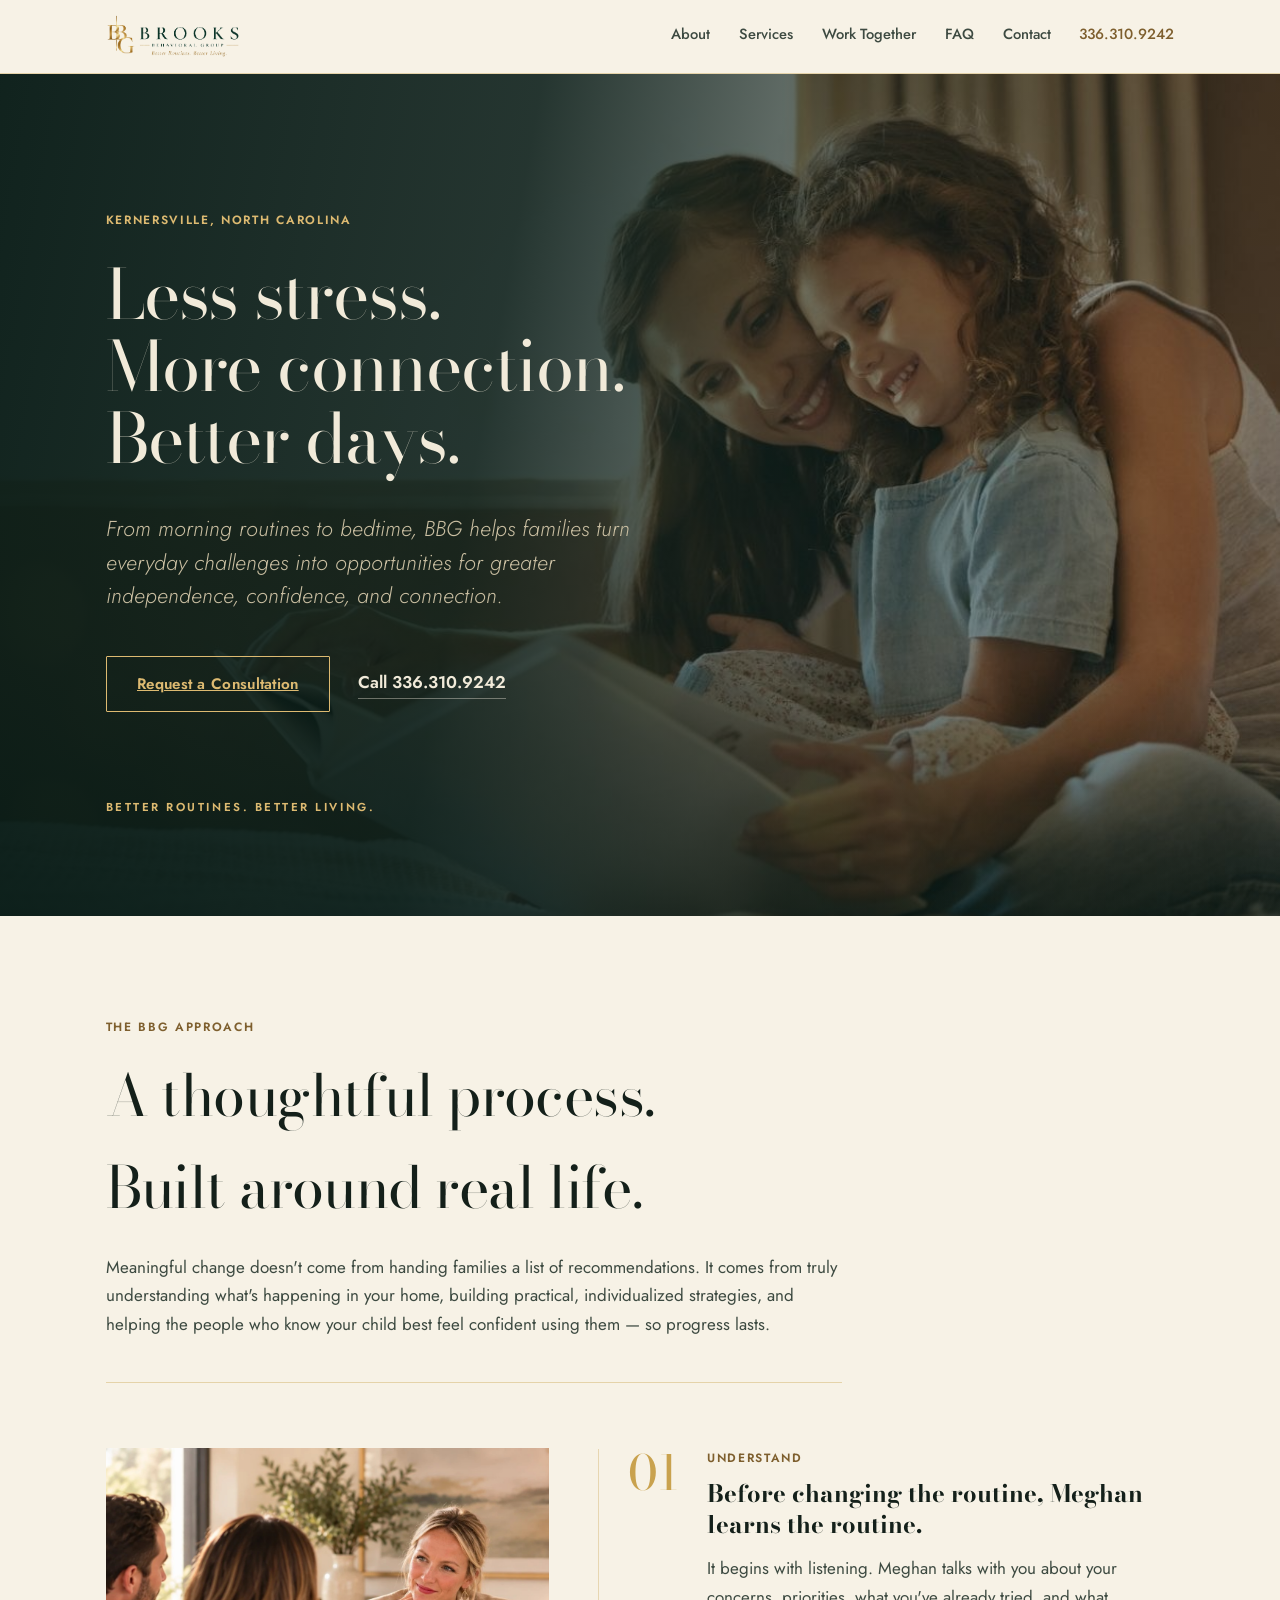
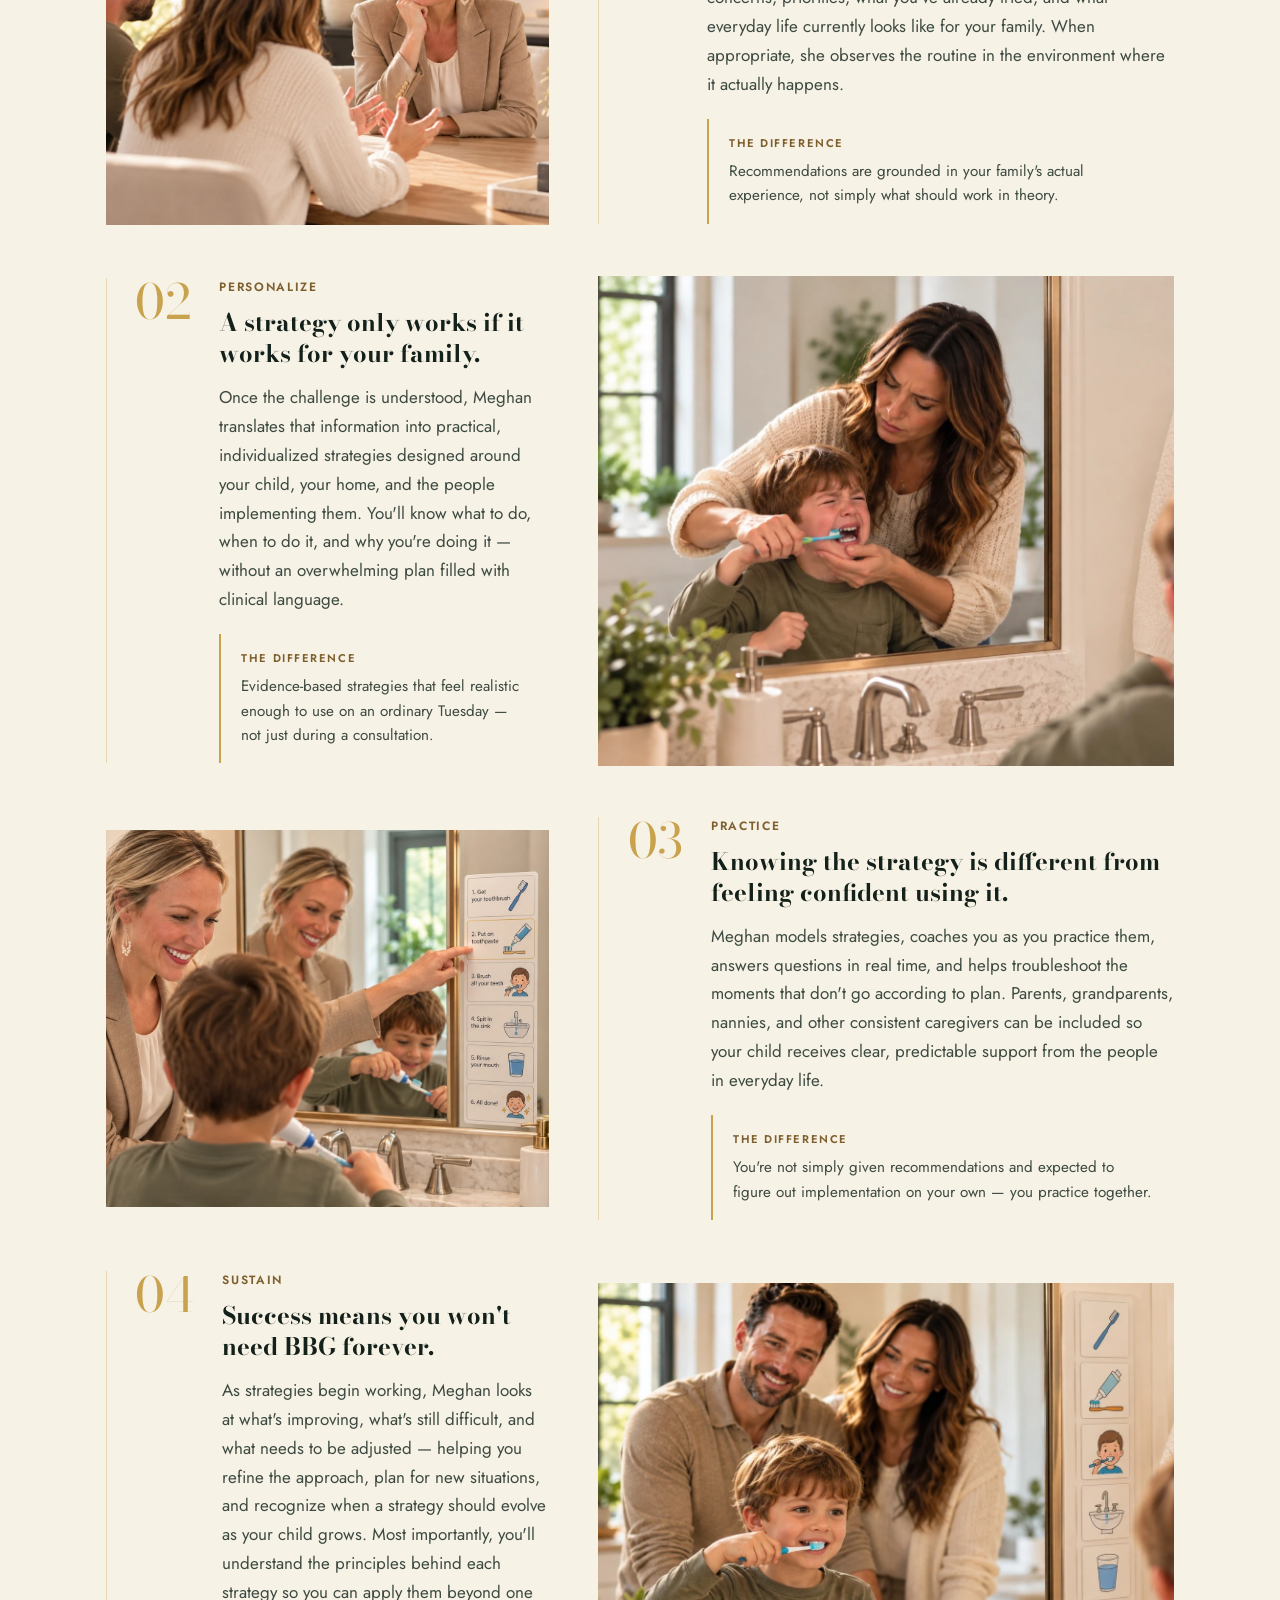
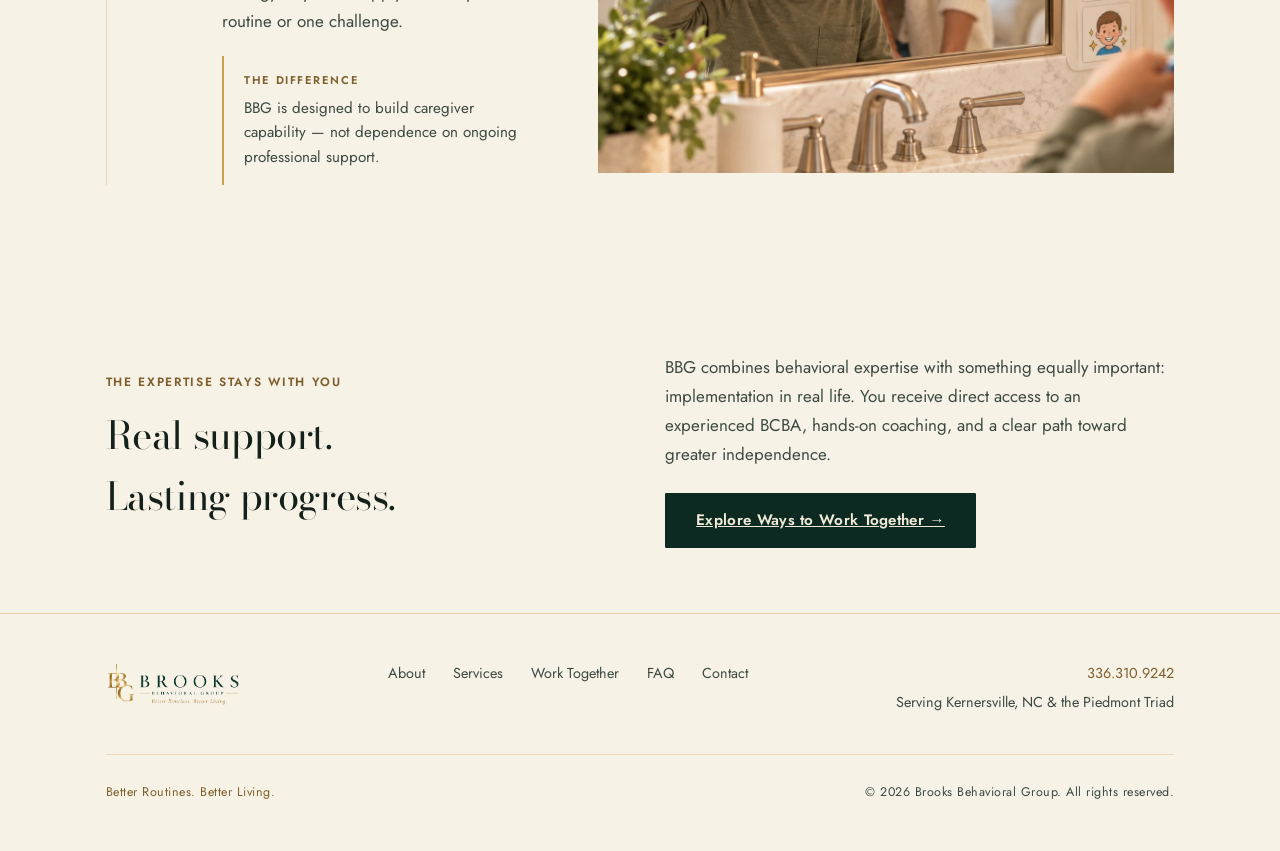
==== commit 92c4786c: "Use provided struggle photo for the Personalize step Swap family-coaching-session.jpg for a new phot" ====
--- a/index.html
+++ b/index.html
@@ -97,7 +97,7 @@
 
           <article class="approach-step approach-step--reverse">
             <div class="approach-step__media">
-              <img src="assets/images/family-coaching-session.jpg" alt="Meghan playing a building-block activity with a family in their living room" loading="lazy" />
+              <img src="assets/images/toothbrushing-struggle.jpg" alt="A mother helping her son brush his teeth during a difficult moment" loading="lazy" />
             </div>
             <div class="approach-step__content">
               <p class="approach-step__num display" aria-hidden="true">02</p>
--- a/css/style.css
+++ b/css/style.css
@@ -1783,3 +1783,74 @@
     grid-template-columns: 1fr;
   }
 }
+
+/* ============================================================
+   Services hero band (services.html) — the page intro and the
+   lifestyle photo combined into one banner, with the photo
+   fading into the text panel instead of sitting in a separate,
+   hard-edged section below it.
+   ============================================================ */
+
+.services-hero {
+  display: grid;
+  grid-template-columns: minmax(20rem, 38%) 1fr;
+  min-height: clamp(320px, 32vw, 420px);
+  background: var(--ivory-100);
+}
+
+.services-hero__text {
+  display: flex;
+  flex-direction: column;
+  justify-content: center;
+  padding: clamp(2.5rem, 2rem + 2vw, 4rem) clamp(1.5rem, 1rem + 3vw, 4rem);
+}
+
+.services-hero__title {
+  margin-top: 0.75rem;
+  font-size: clamp(2.25rem, 1.8rem + 2vw, 3rem);
+  line-height: 1.08;
+}
+
+.services-hero__lede {
+  margin-top: 1.25rem;
+  font-family: var(--font-body);
+  font-style: italic;
+  font-size: var(--step-lead);
+  line-height: 1.6;
+  color: var(--ink-700);
+  max-width: 26rem;
+}
+
+.services-hero__media {
+  position: relative;
+  overflow: hidden;
+}
+
+.services-hero__media img {
+  width: 100%;
+  height: 100%;
+  object-fit: cover;
+  display: block;
+}
+
+.services-hero__media::before {
+  content: "";
+  position: absolute;
+  inset: 0;
+  width: 18%;
+  background: linear-gradient(90deg, var(--ivory-100) 0%, rgba(247, 242, 230, 0) 100%);
+}
+
+@media (max-width: 860px) {
+  .services-hero {
+    grid-template-columns: 1fr;
+  }
+
+  .services-hero__media {
+    height: 260px;
+  }
+
+  .services-hero__media::before {
+    display: none;
+  }
+}
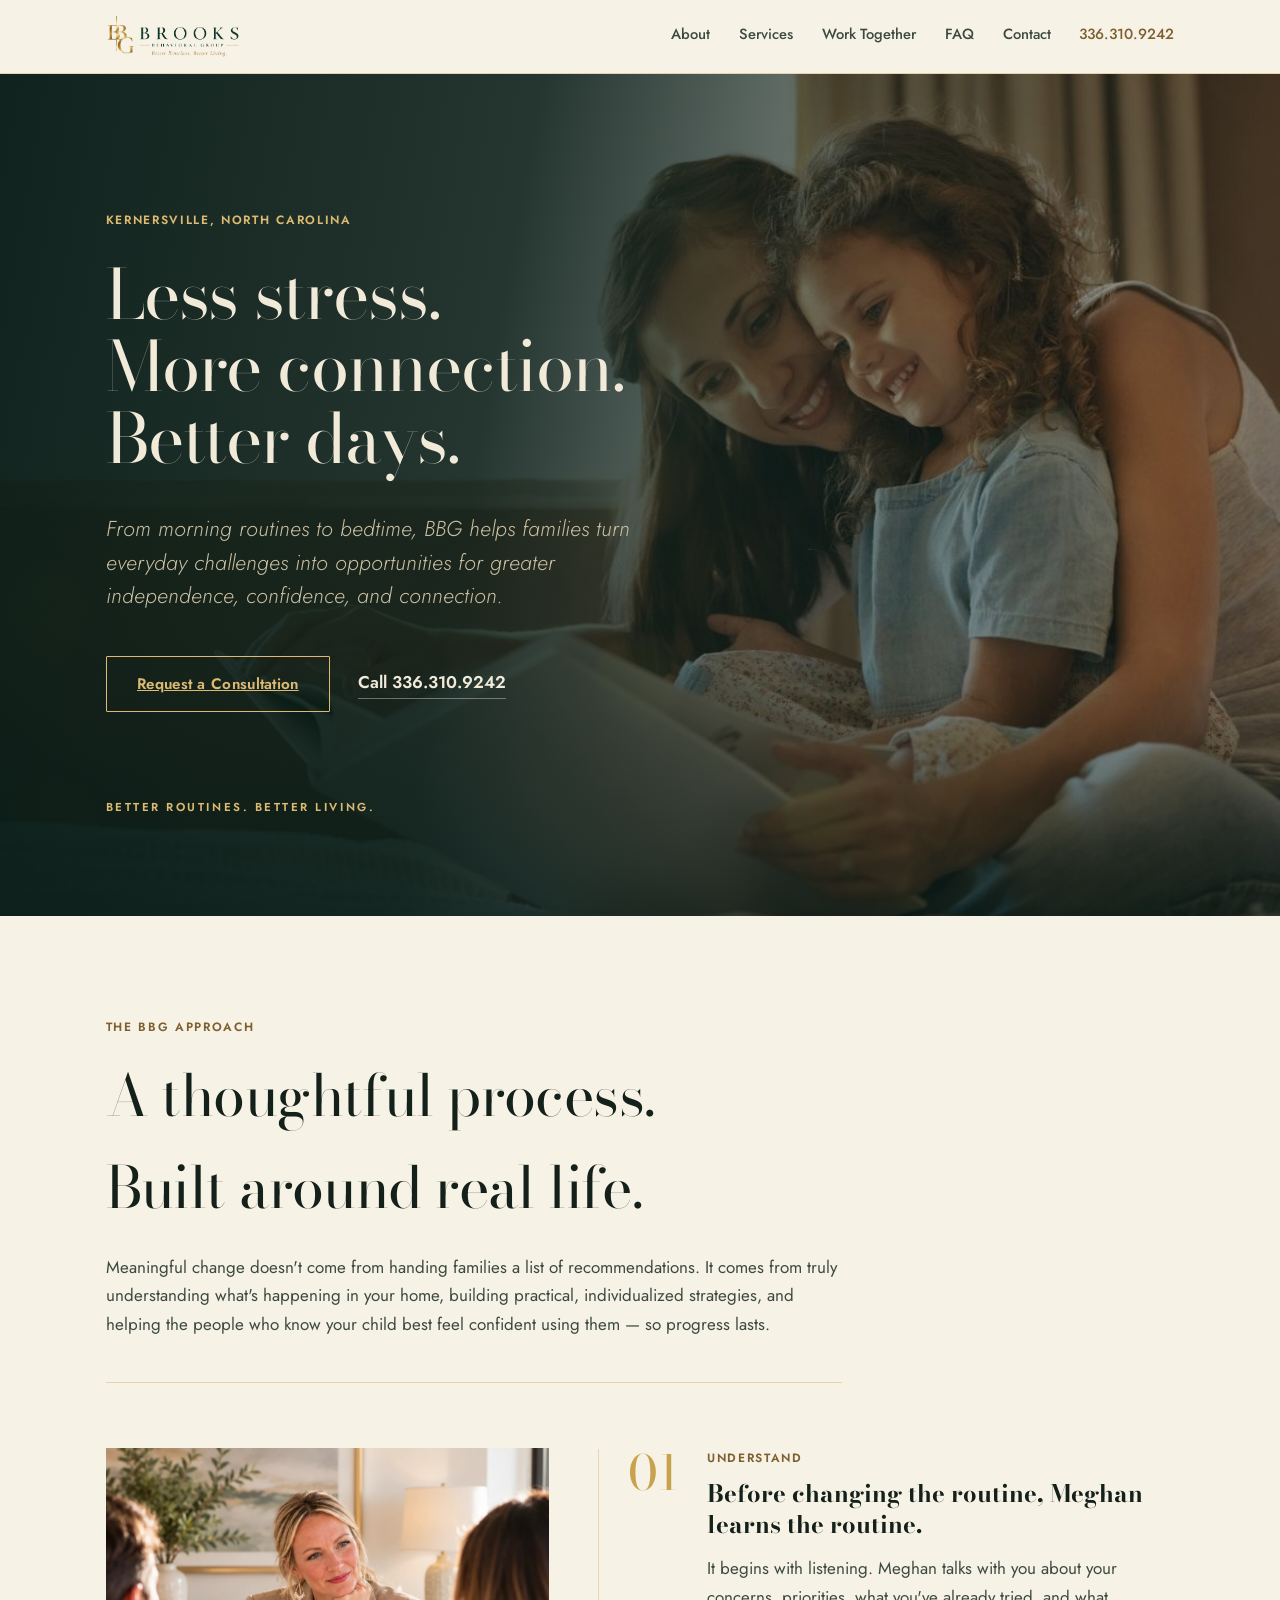
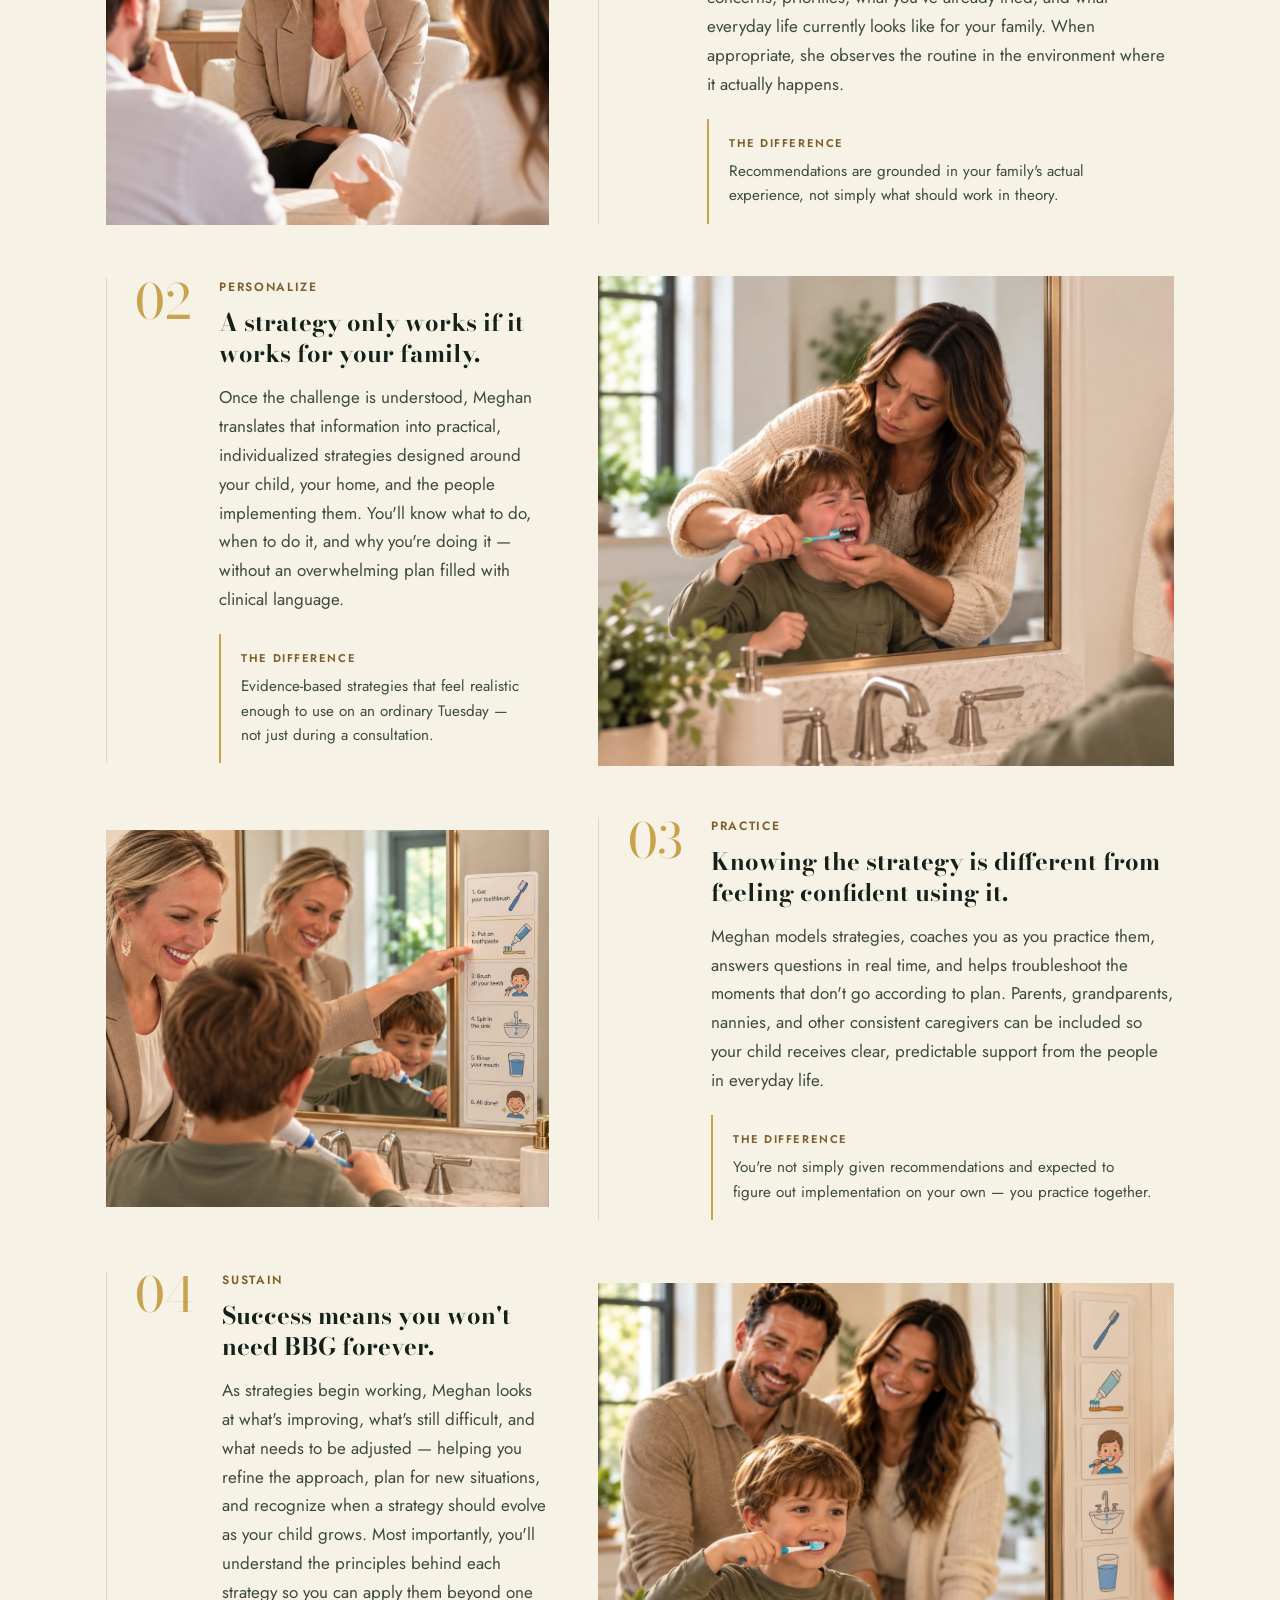
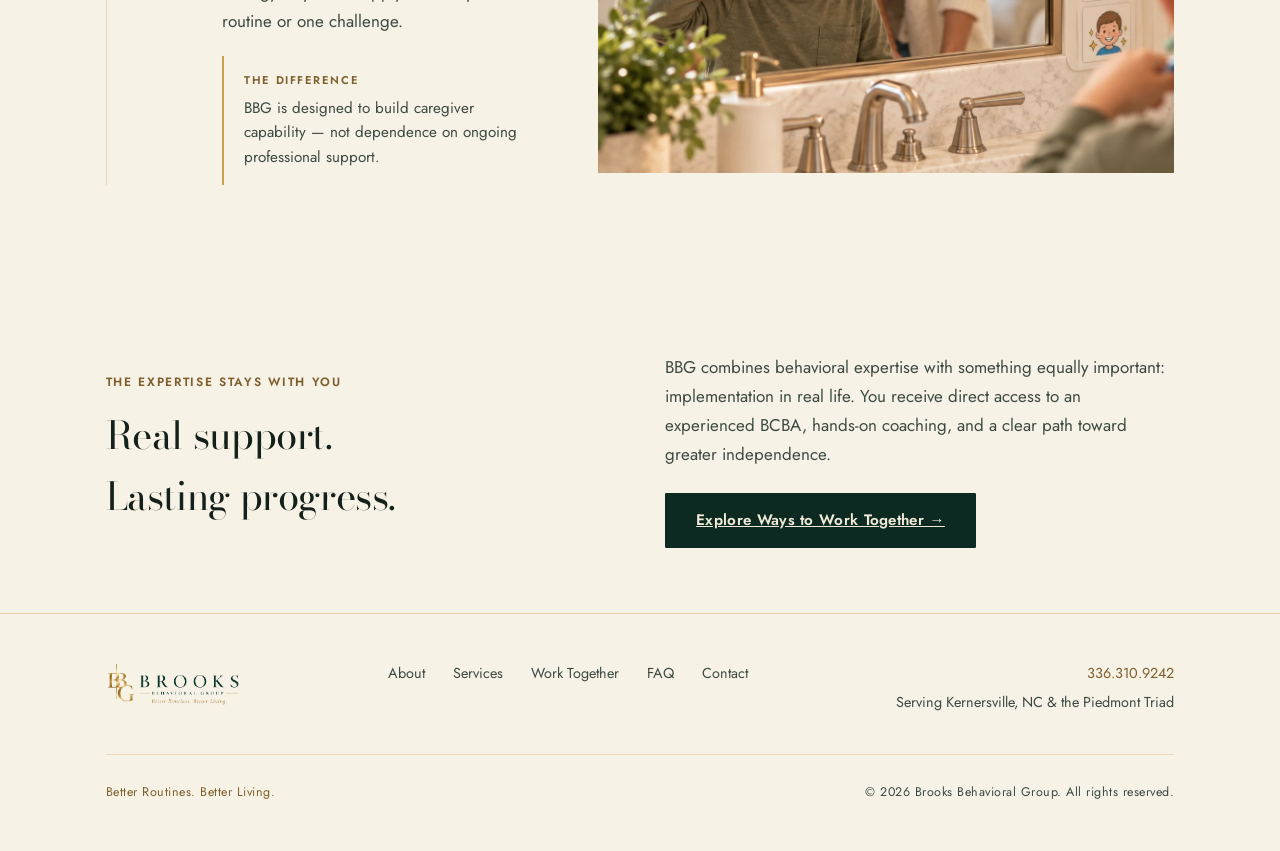
==== commit 9373659d: "Use provided living-room photo for the Understand step Swap listening-consultation.jpg (kitchen-tabl" ====
--- a/index.html
+++ b/index.html
@@ -79,7 +79,7 @@
         <div class="approach-steps">
           <article class="approach-step">
             <div class="approach-step__media">
-              <img src="assets/images/listening-consultation.jpg" alt="Meghan listening to a father and mother describe their family's routines at their kitchen table" loading="lazy" />
+              <img src="assets/images/living-room-consultation.jpg" alt="Meghan listening to a father and mother describe their family's routines in their living room" loading="lazy" />
             </div>
             <div class="approach-step__content">
               <p class="approach-step__num display" aria-hidden="true">01</p>
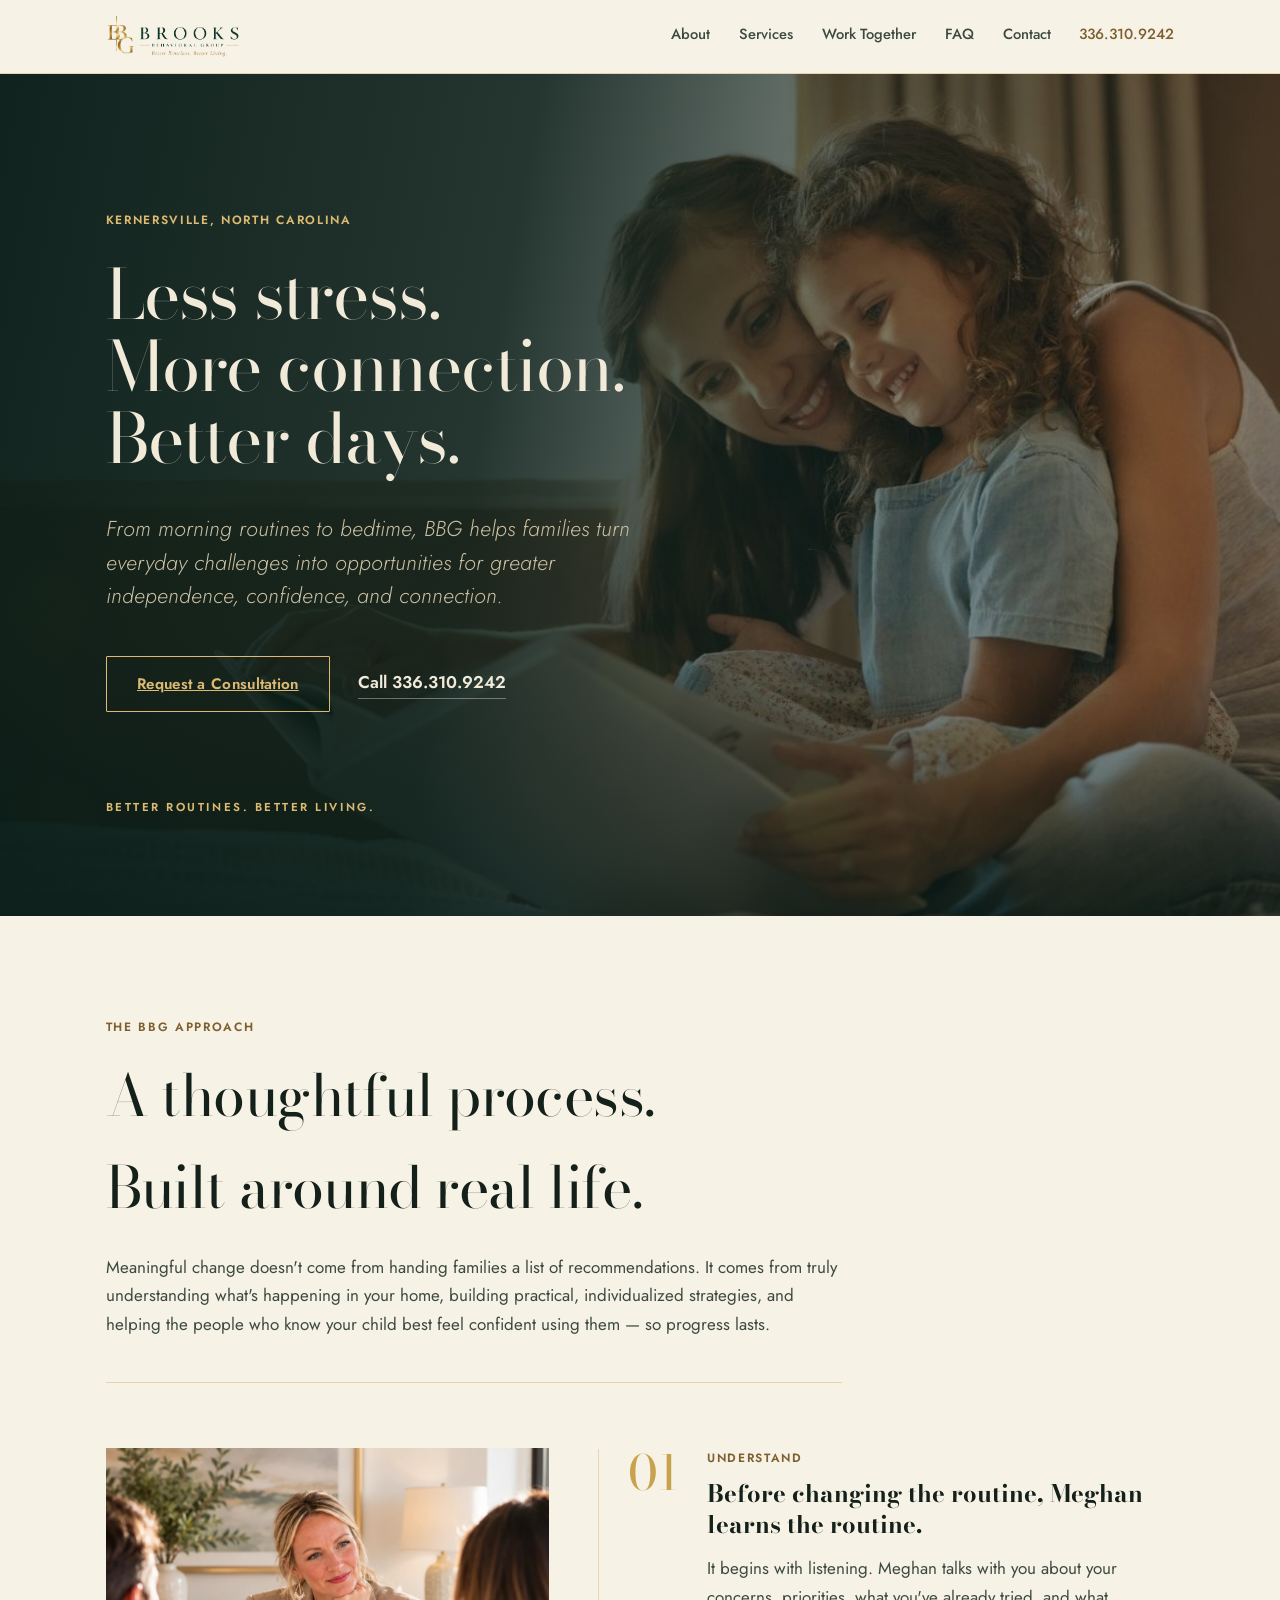
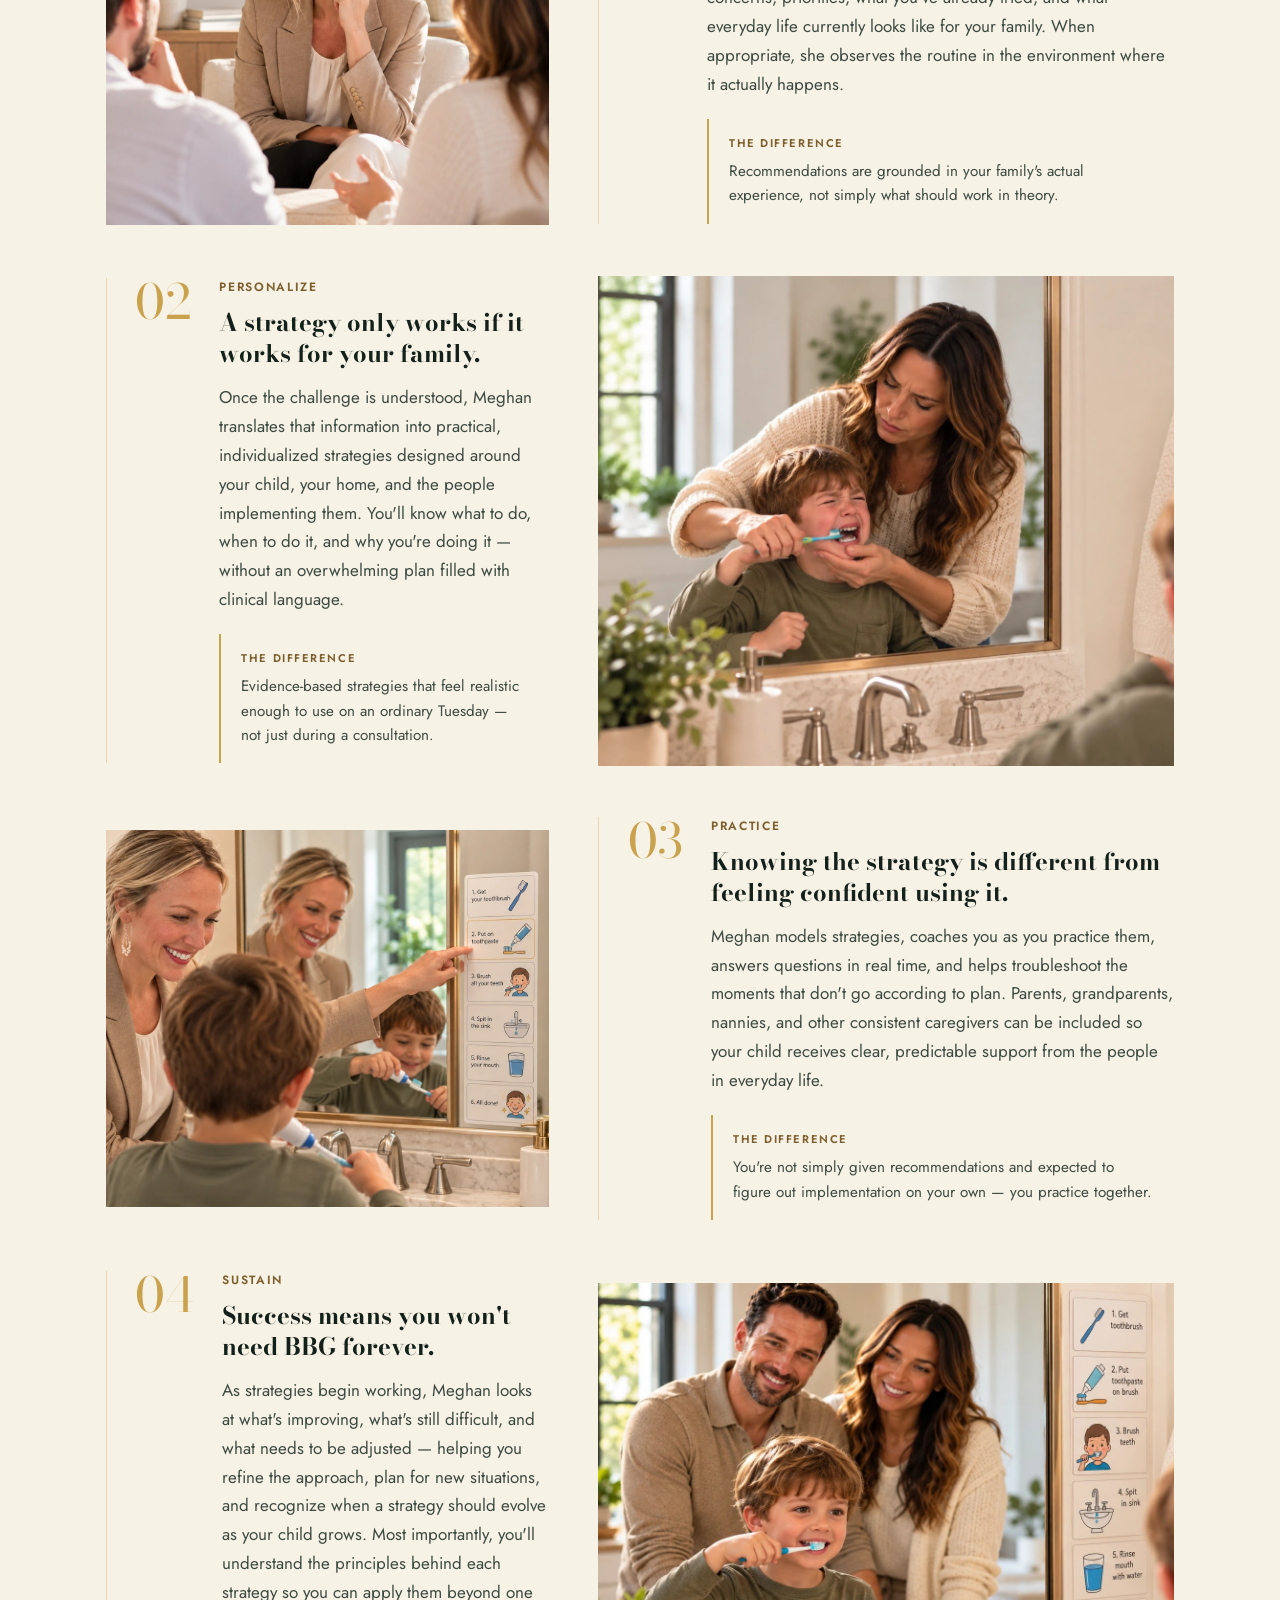
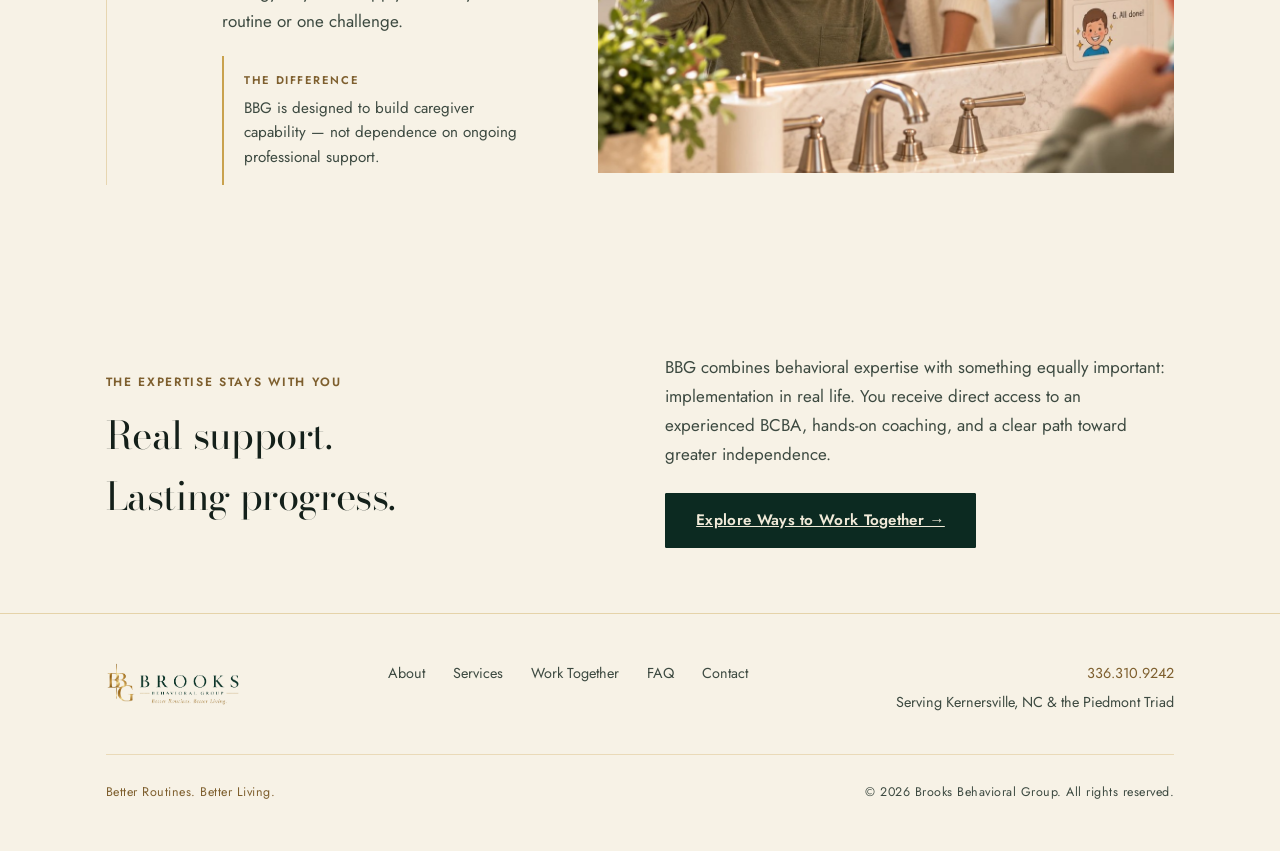
==== commit f63ed009: "Use provided photo for the Sustain step Swap independent-toothbrushing.jpg for a new photo showing b" ====
--- a/index.html
+++ b/index.html
@@ -133,7 +133,7 @@
 
           <article class="approach-step approach-step--reverse">
             <div class="approach-step__media">
-              <img src="assets/images/independent-toothbrushing.jpg" alt="A child confidently brushing his teeth on his own while his parents watch" loading="lazy" />
+              <img src="assets/images/family-toothbrushing-success.jpg" alt="A child confidently brushing his teeth on his own while both parents watch proudly" loading="lazy" />
             </div>
             <div class="approach-step__content">
               <p class="approach-step__num display" aria-hidden="true">04</p>
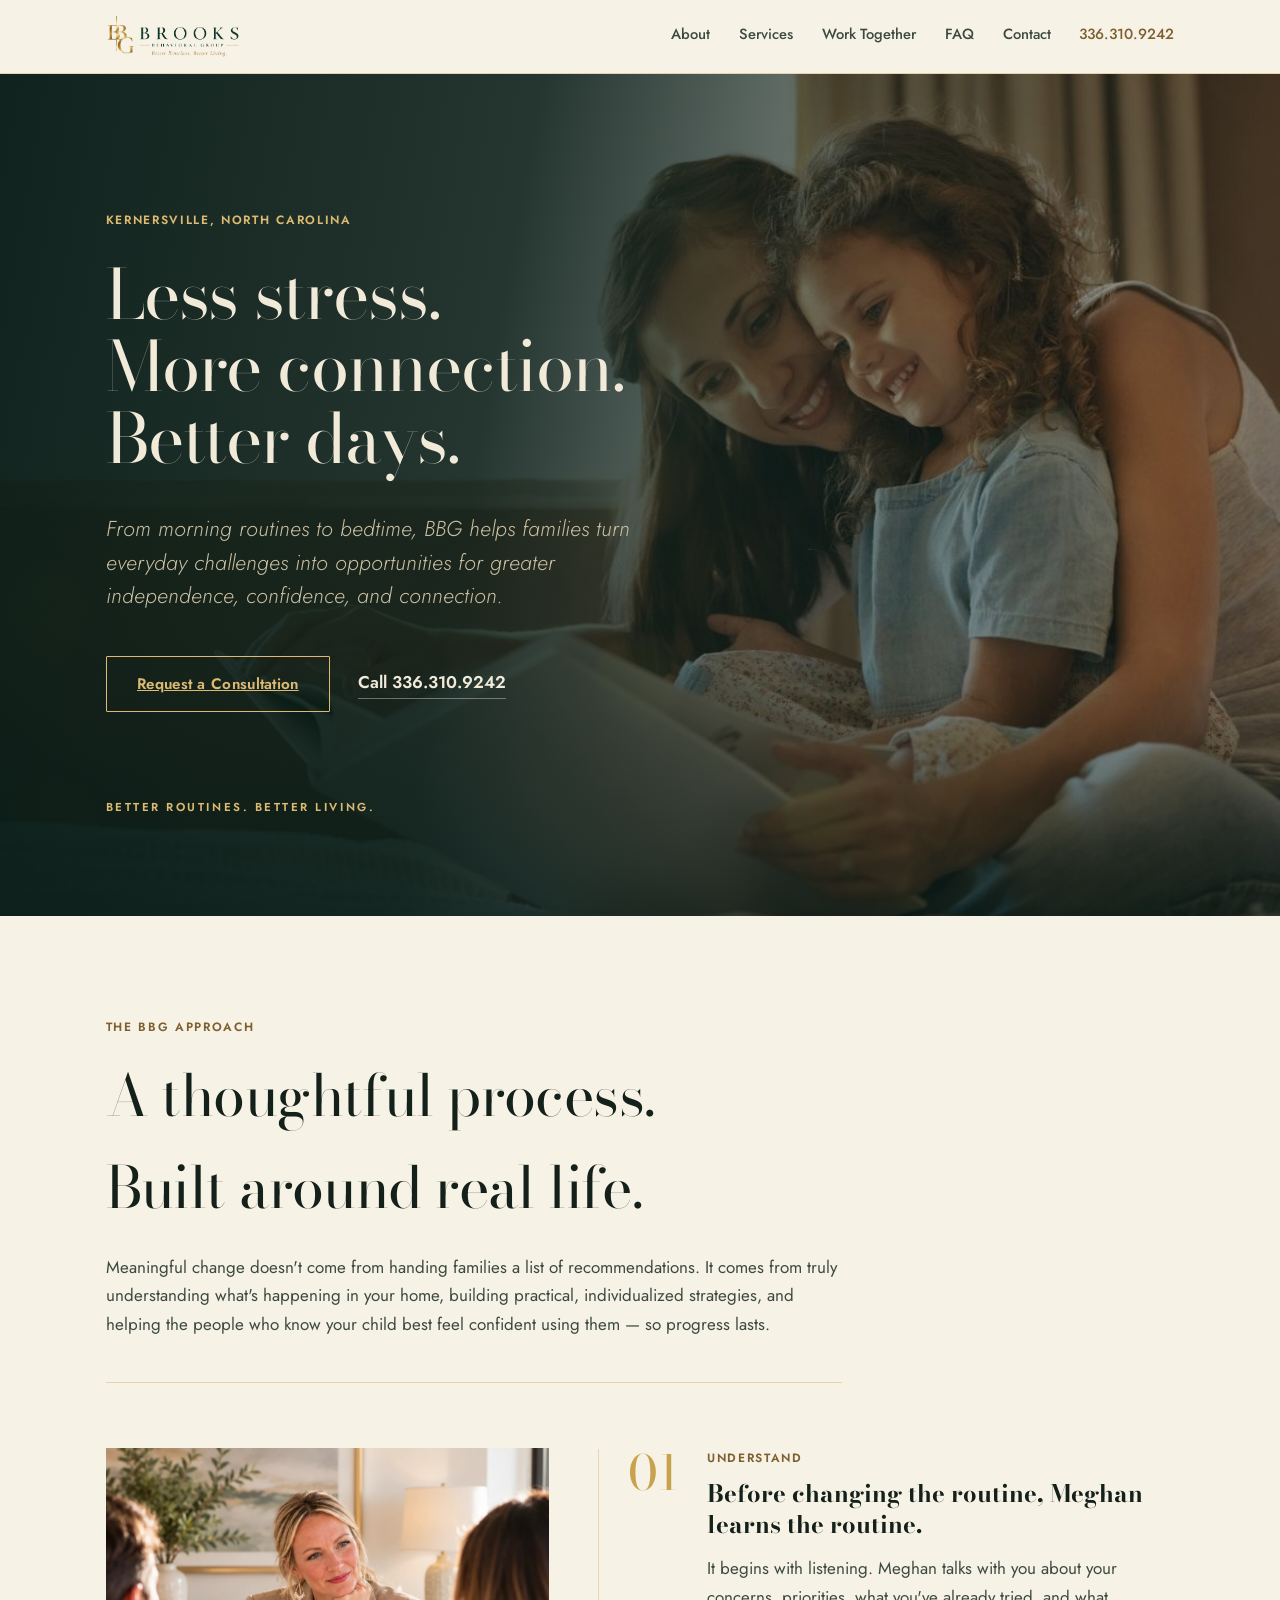
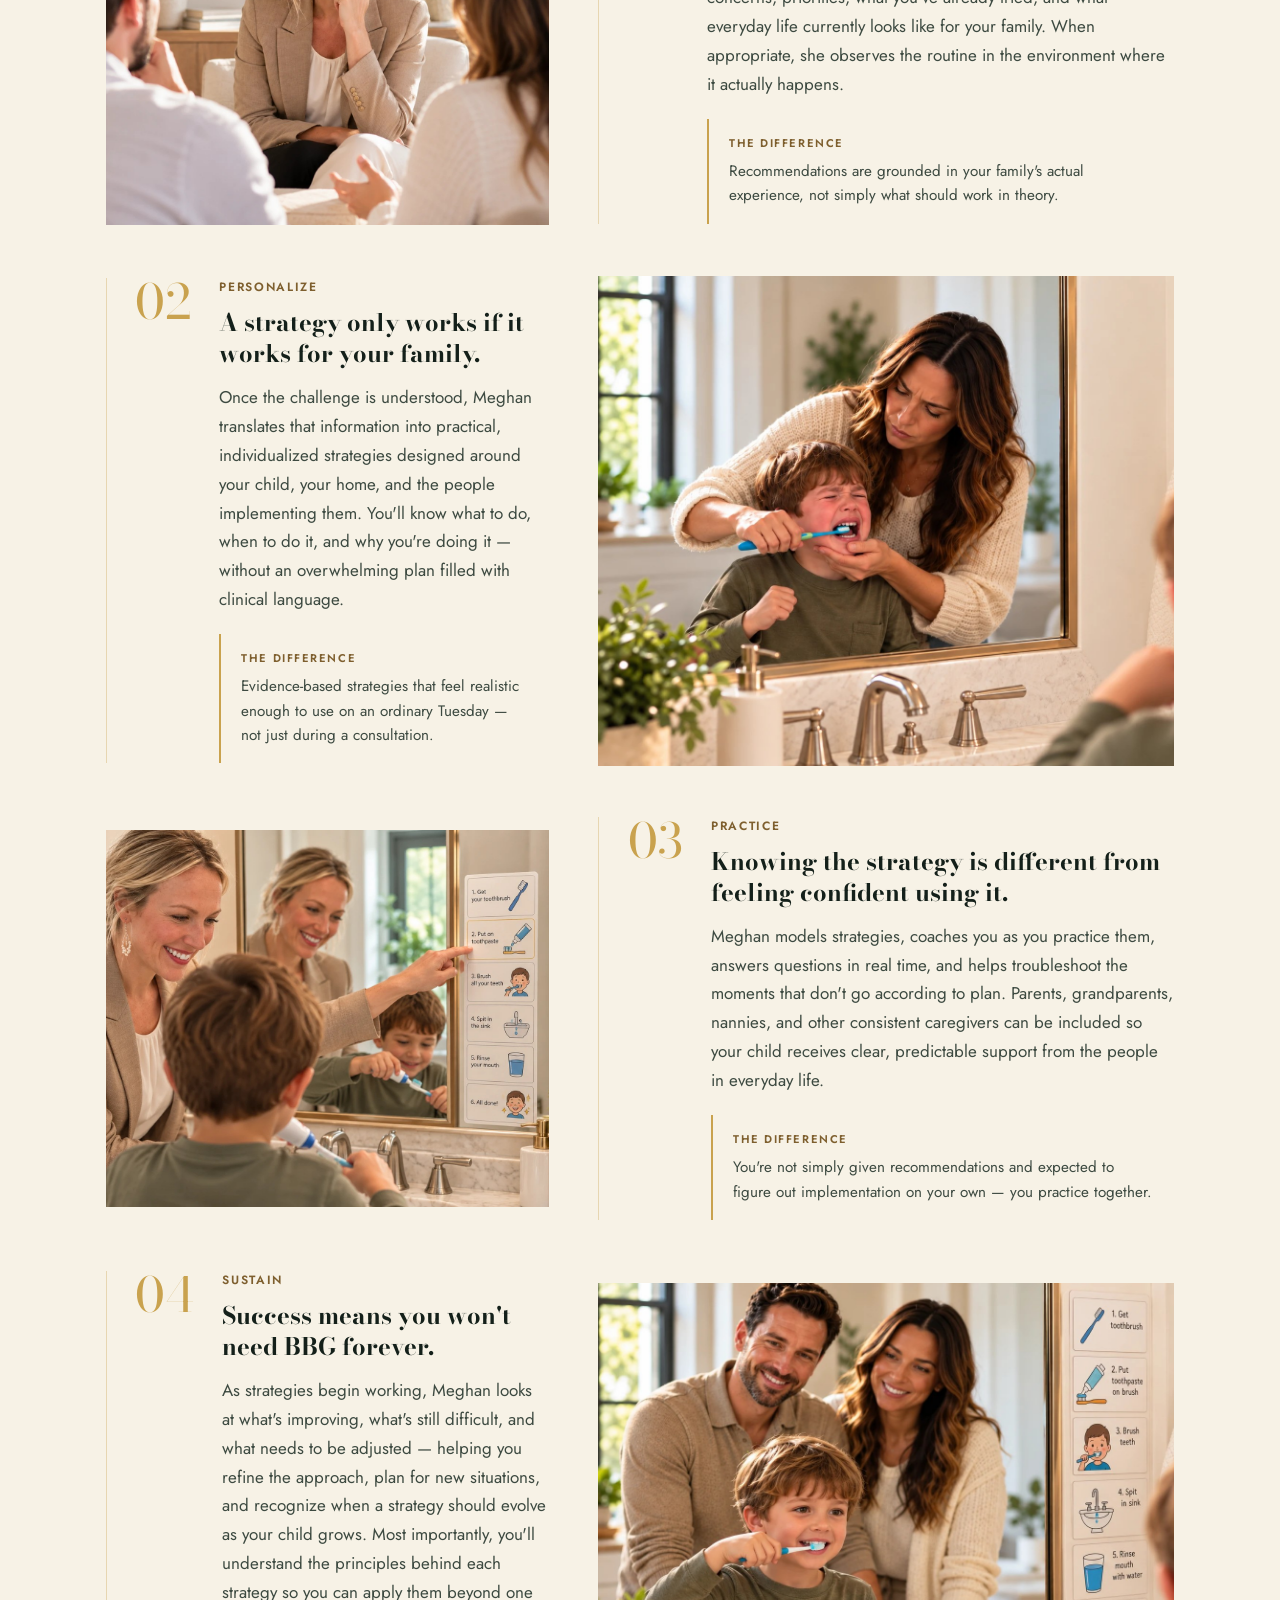
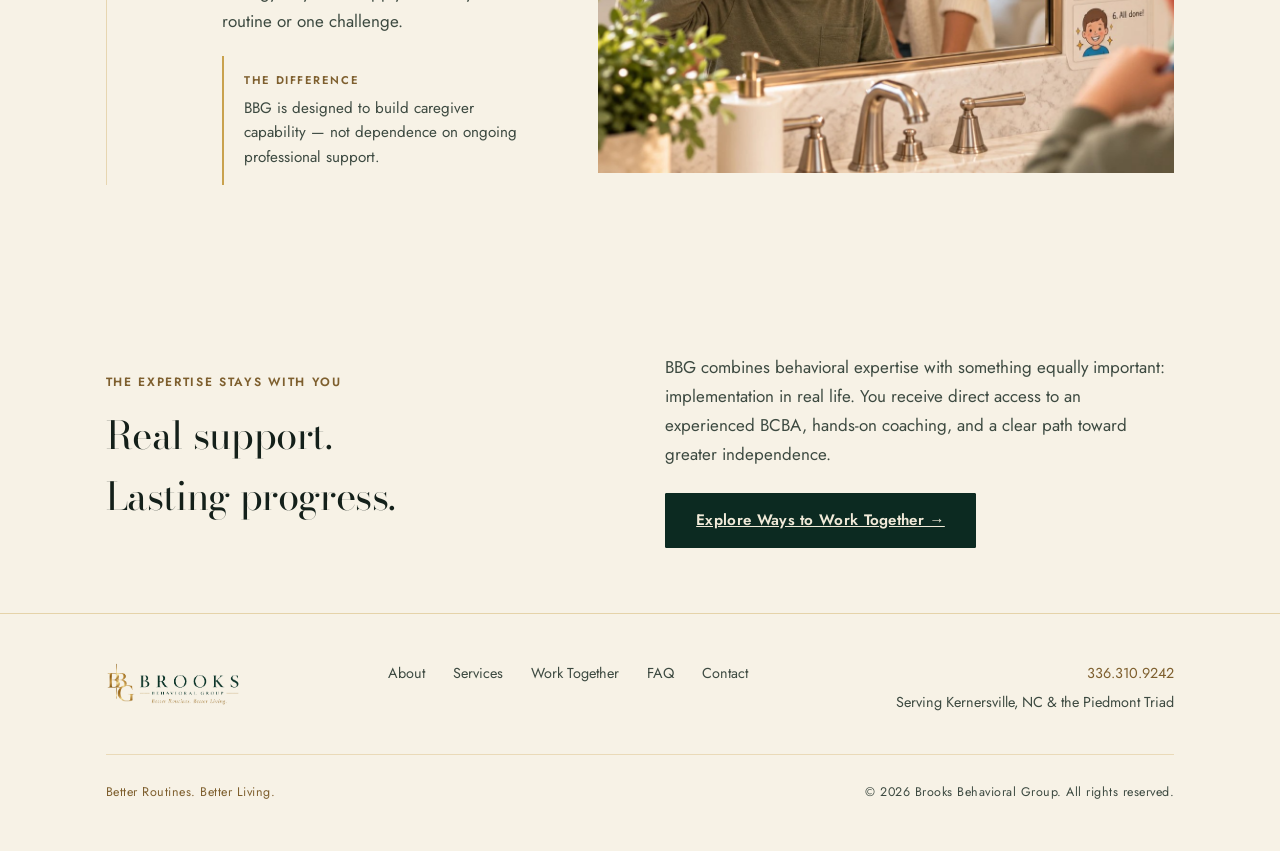
==== commit 9fd3dae5: "Swap in a different toothbrushing-struggle photo for the Personalize step Removed the now-unused pri" ====
--- a/index.html
+++ b/index.html
@@ -77,7 +77,7 @@
         </div>
 
         <div class="approach-steps">
-          <article class="approach-step">
+          <article class="approach-step reveal-on-scroll">
             <div class="approach-step__media">
               <img src="assets/images/living-room-consultation.jpg" alt="Meghan listening to a father and mother describe their family's routines in their living room" loading="lazy" />
             </div>
@@ -95,9 +95,9 @@
             </div>
           </article>
 
-          <article class="approach-step approach-step--reverse">
-            <div class="approach-step__media">
-              <img src="assets/images/toothbrushing-struggle.jpg" alt="A mother helping her son brush his teeth during a difficult moment" loading="lazy" />
+          <article class="approach-step approach-step--reverse reveal-on-scroll">
+            <div class="approach-step__media">
+              <img src="assets/images/toothbrushing-struggle-2.jpg" alt="A mother helping her son brush his teeth during a difficult moment" loading="lazy" />
             </div>
             <div class="approach-step__content">
               <p class="approach-step__num display" aria-hidden="true">02</p>
@@ -113,7 +113,7 @@
             </div>
           </article>
 
-          <article class="approach-step">
+          <article class="approach-step reveal-on-scroll">
             <div class="approach-step__media">
               <img src="assets/images/toothbrushing-routine-chart.jpg" alt="Meghan helping a child follow a visual toothbrushing routine chart at the bathroom mirror" loading="lazy" />
             </div>
@@ -131,7 +131,7 @@
             </div>
           </article>
 
-          <article class="approach-step approach-step--reverse">
+          <article class="approach-step approach-step--reverse reveal-on-scroll">
             <div class="approach-step__media">
               <img src="assets/images/family-toothbrushing-success.jpg" alt="A child confidently brushing his teeth on his own while both parents watch proudly" loading="lazy" />
             </div>
--- a/css/style.css
+++ b/css/style.css
@@ -1854,3 +1854,27 @@
     display: none;
   }
 }
+
+/* ============================================================
+   Scroll reveal — a subtle fade/rise as an element enters the
+   viewport, triggered once via IntersectionObserver in main.js.
+   ============================================================ */
+
+.reveal-on-scroll {
+  opacity: 0;
+  transform: translateY(28px);
+  transition: opacity 0.8s var(--ease), transform 0.8s var(--ease);
+}
+
+.reveal-on-scroll.is-visible {
+  opacity: 1;
+  transform: none;
+}
+
+@media (prefers-reduced-motion: reduce) {
+  .reveal-on-scroll {
+    opacity: 1;
+    transform: none;
+    transition: none;
+  }
+}
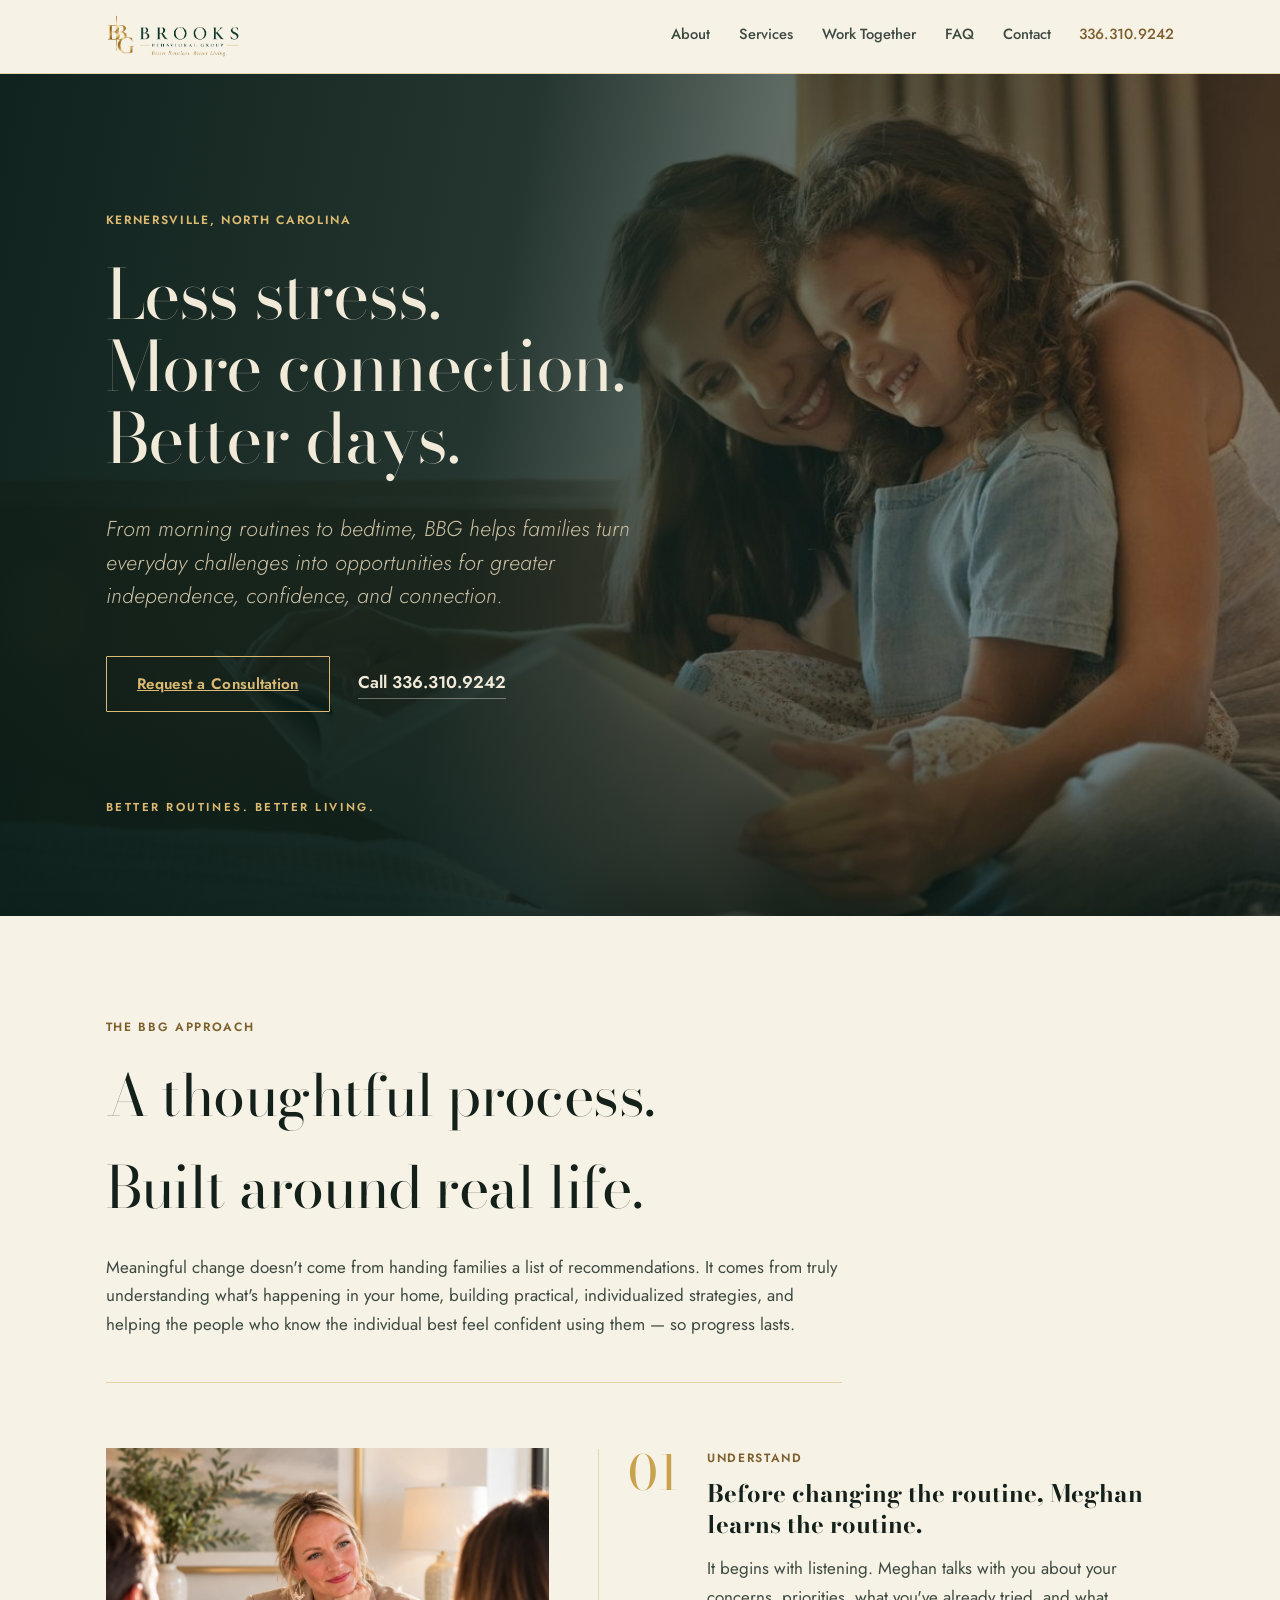
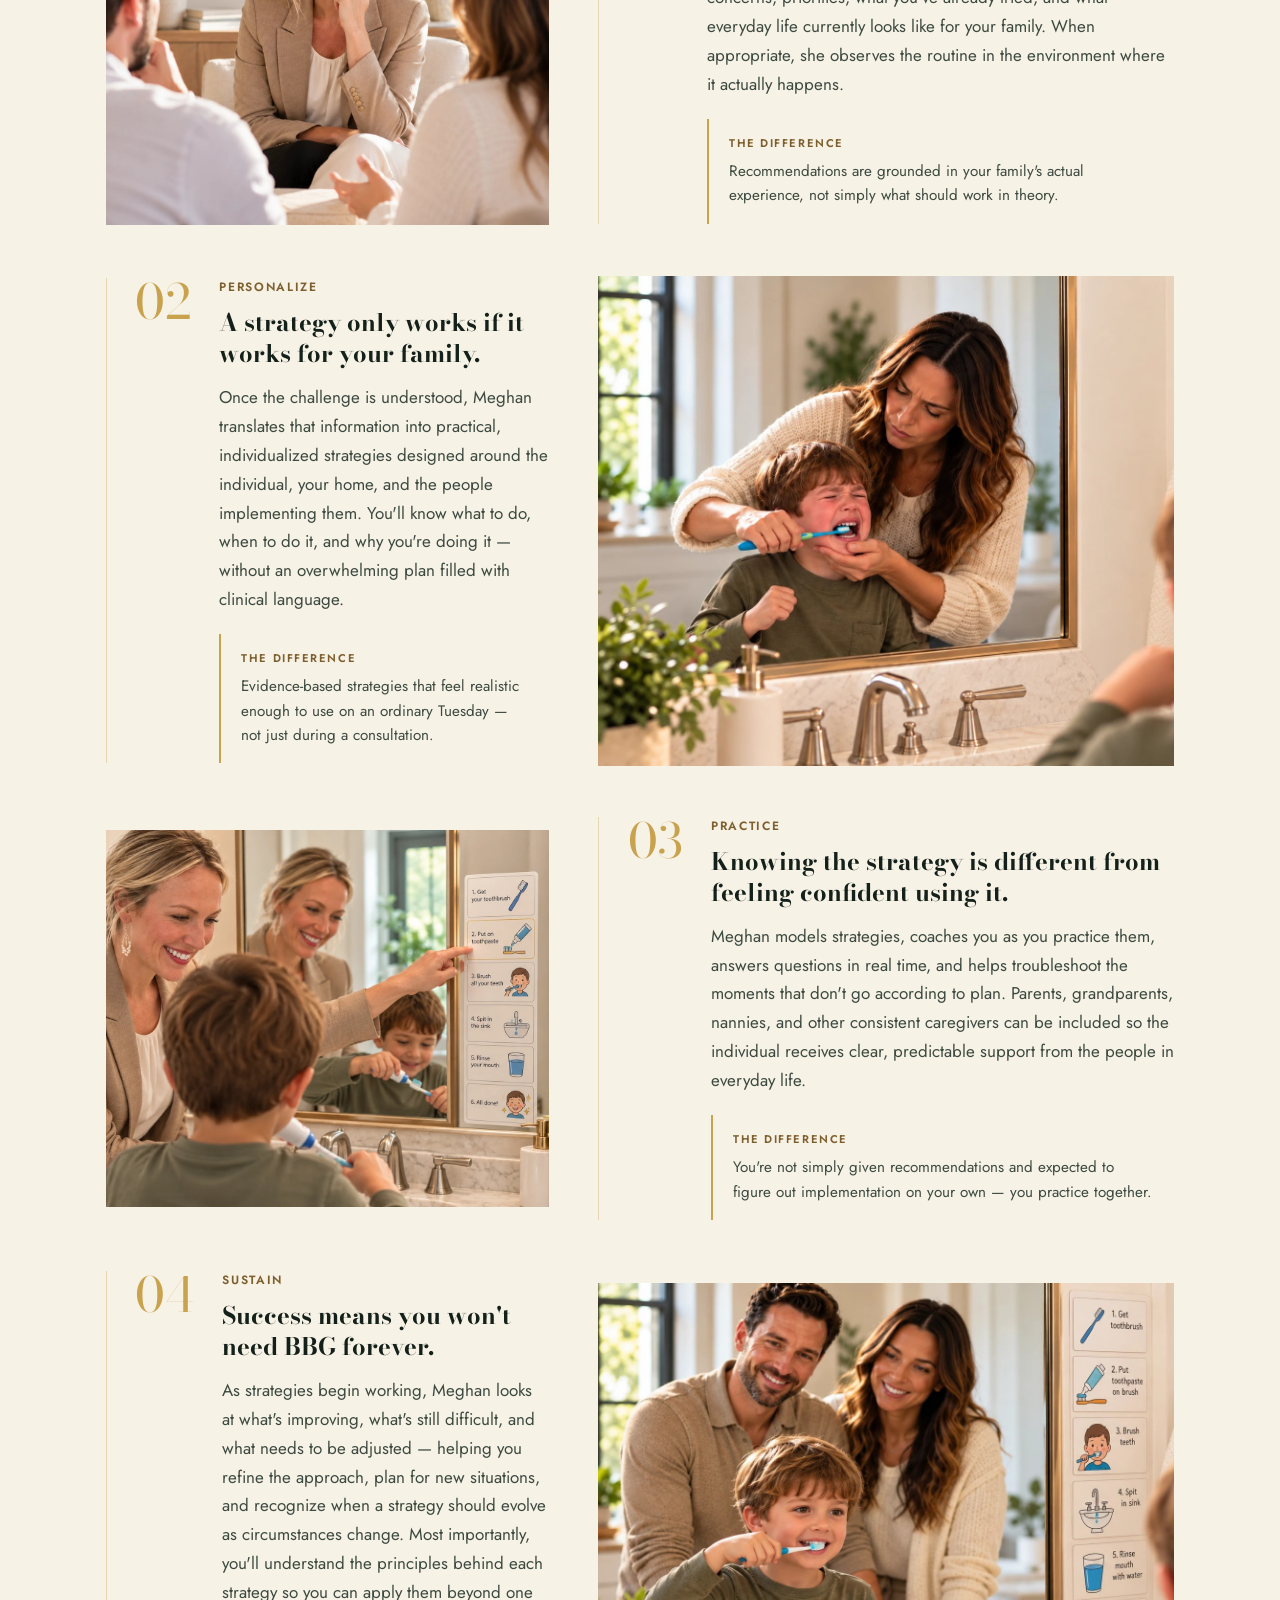
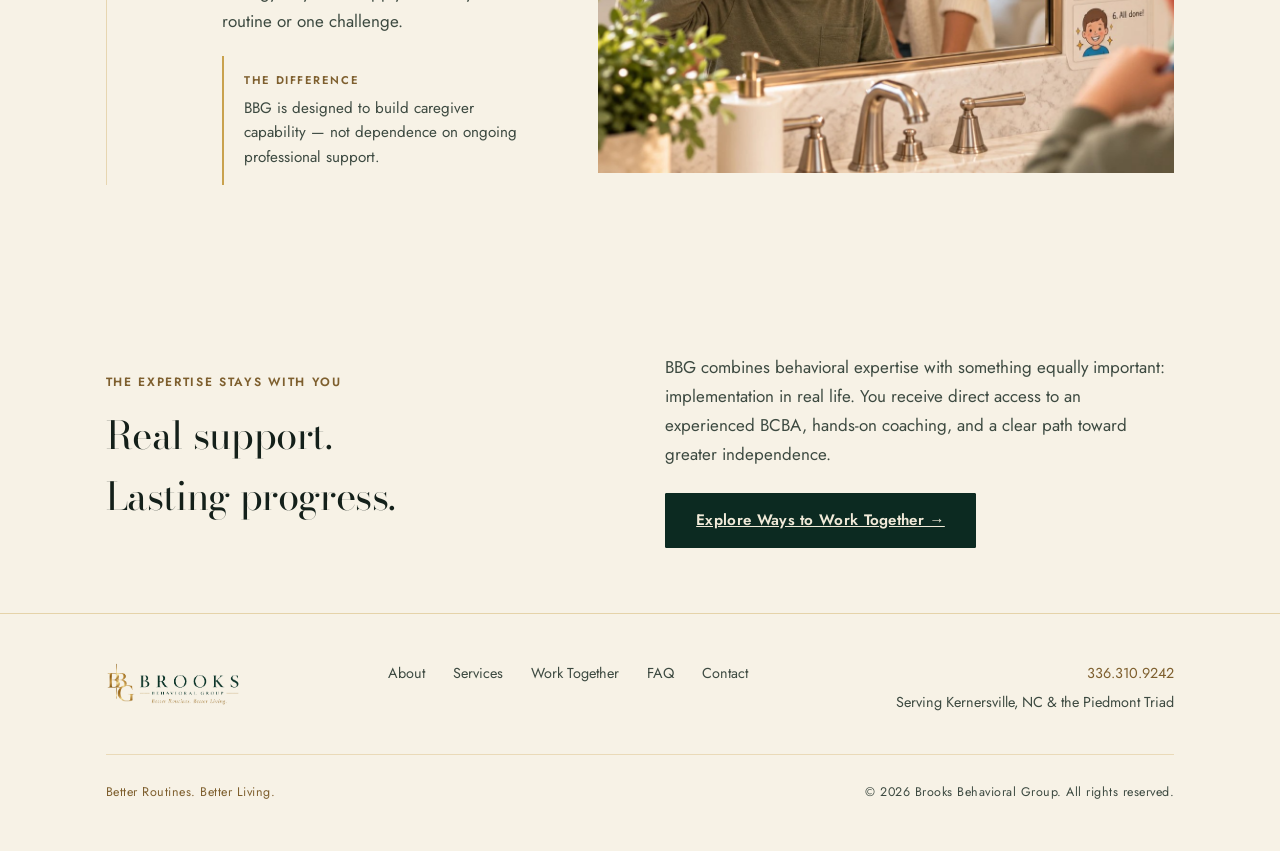
==== commit 704f0055: "Generalize "child" language site-wide to cover all client ages Clients can be children, teenagers, o" ====
--- a/index.html
+++ b/index.html
@@ -73,7 +73,7 @@
         <div class="approach__intro">
           <p class="label" style="color: var(--gold-600);">The BBG Approach</p>
           <h2 class="display approach__headline">A thoughtful process. Built around real life.</h2>
-          <p class="approach__lede">Meaningful change doesn't come from handing families a list of recommendations. It comes from truly understanding what's happening in your home, building practical, individualized strategies, and helping the people who know your child best feel confident using them — so progress lasts.</p>
+          <p class="approach__lede">Meaningful change doesn't come from handing families a list of recommendations. It comes from truly understanding what's happening in your home, building practical, individualized strategies, and helping the people who know the individual best feel confident using them — so progress lasts.</p>
         </div>
 
         <div class="approach-steps">
@@ -104,7 +104,7 @@
               <div class="approach-step__text">
                 <p class="approach-step__label label">Personalize</p>
                 <h3 class="approach-step__headline">A strategy only works if it works for your family.</h3>
-                <p class="approach-step__body">Once the challenge is understood, Meghan translates that information into practical, individualized strategies designed around your child, your home, and the people implementing them. You'll know what to do, when to do it, and why you're doing it — without an overwhelming plan filled with clinical language.</p>
+                <p class="approach-step__body">Once the challenge is understood, Meghan translates that information into practical, individualized strategies designed around the individual, your home, and the people implementing them. You'll know what to do, when to do it, and why you're doing it — without an overwhelming plan filled with clinical language.</p>
                 <div class="approach-step__difference">
                   <p class="approach-step__difference-label label">The Difference</p>
                   <p class="approach-step__difference-text">Evidence-based strategies that feel realistic enough to use on an ordinary Tuesday — not just during a consultation.</p>
@@ -122,7 +122,7 @@
               <div class="approach-step__text">
                 <p class="approach-step__label label">Practice</p>
                 <h3 class="approach-step__headline">Knowing the strategy is different from feeling confident using it.</h3>
-                <p class="approach-step__body">Meghan models strategies, coaches you as you practice them, answers questions in real time, and helps troubleshoot the moments that don't go according to plan. Parents, grandparents, nannies, and other consistent caregivers can be included so your child receives clear, predictable support from the people in everyday life.</p>
+                <p class="approach-step__body">Meghan models strategies, coaches you as you practice them, answers questions in real time, and helps troubleshoot the moments that don't go according to plan. Parents, grandparents, nannies, and other consistent caregivers can be included so the individual receives clear, predictable support from the people in everyday life.</p>
                 <div class="approach-step__difference">
                   <p class="approach-step__difference-label label">The Difference</p>
                   <p class="approach-step__difference-text">You're not simply given recommendations and expected to figure out implementation on your own — you practice together.</p>
@@ -140,7 +140,7 @@
               <div class="approach-step__text">
                 <p class="approach-step__label label">Sustain</p>
                 <h3 class="approach-step__headline">Success means you won't need BBG forever.</h3>
-                <p class="approach-step__body">As strategies begin working, Meghan looks at what's improving, what's still difficult, and what needs to be adjusted — helping you refine the approach, plan for new situations, and recognize when a strategy should evolve as your child grows. Most importantly, you'll understand the principles behind each strategy so you can apply them beyond one routine or one challenge.</p>
+                <p class="approach-step__body">As strategies begin working, Meghan looks at what's improving, what's still difficult, and what needs to be adjusted — helping you refine the approach, plan for new situations, and recognize when a strategy should evolve as circumstances change. Most importantly, you'll understand the principles behind each strategy so you can apply them beyond one routine or one challenge.</p>
                 <div class="approach-step__difference">
                   <p class="approach-step__difference-label label">The Difference</p>
                   <p class="approach-step__difference-text">BBG is designed to build caregiver capability — not dependence on ongoing professional support.</p>
--- a/css/style.css
+++ b/css/style.css
@@ -1862,8 +1862,8 @@
 
 .reveal-on-scroll {
   opacity: 0;
-  transform: translateY(28px);
-  transition: opacity 0.8s var(--ease), transform 0.8s var(--ease);
+  transform: translateY(40px);
+  transition: opacity 0.9s var(--ease), transform 0.9s var(--ease);
 }
 
 .reveal-on-scroll.is-visible {
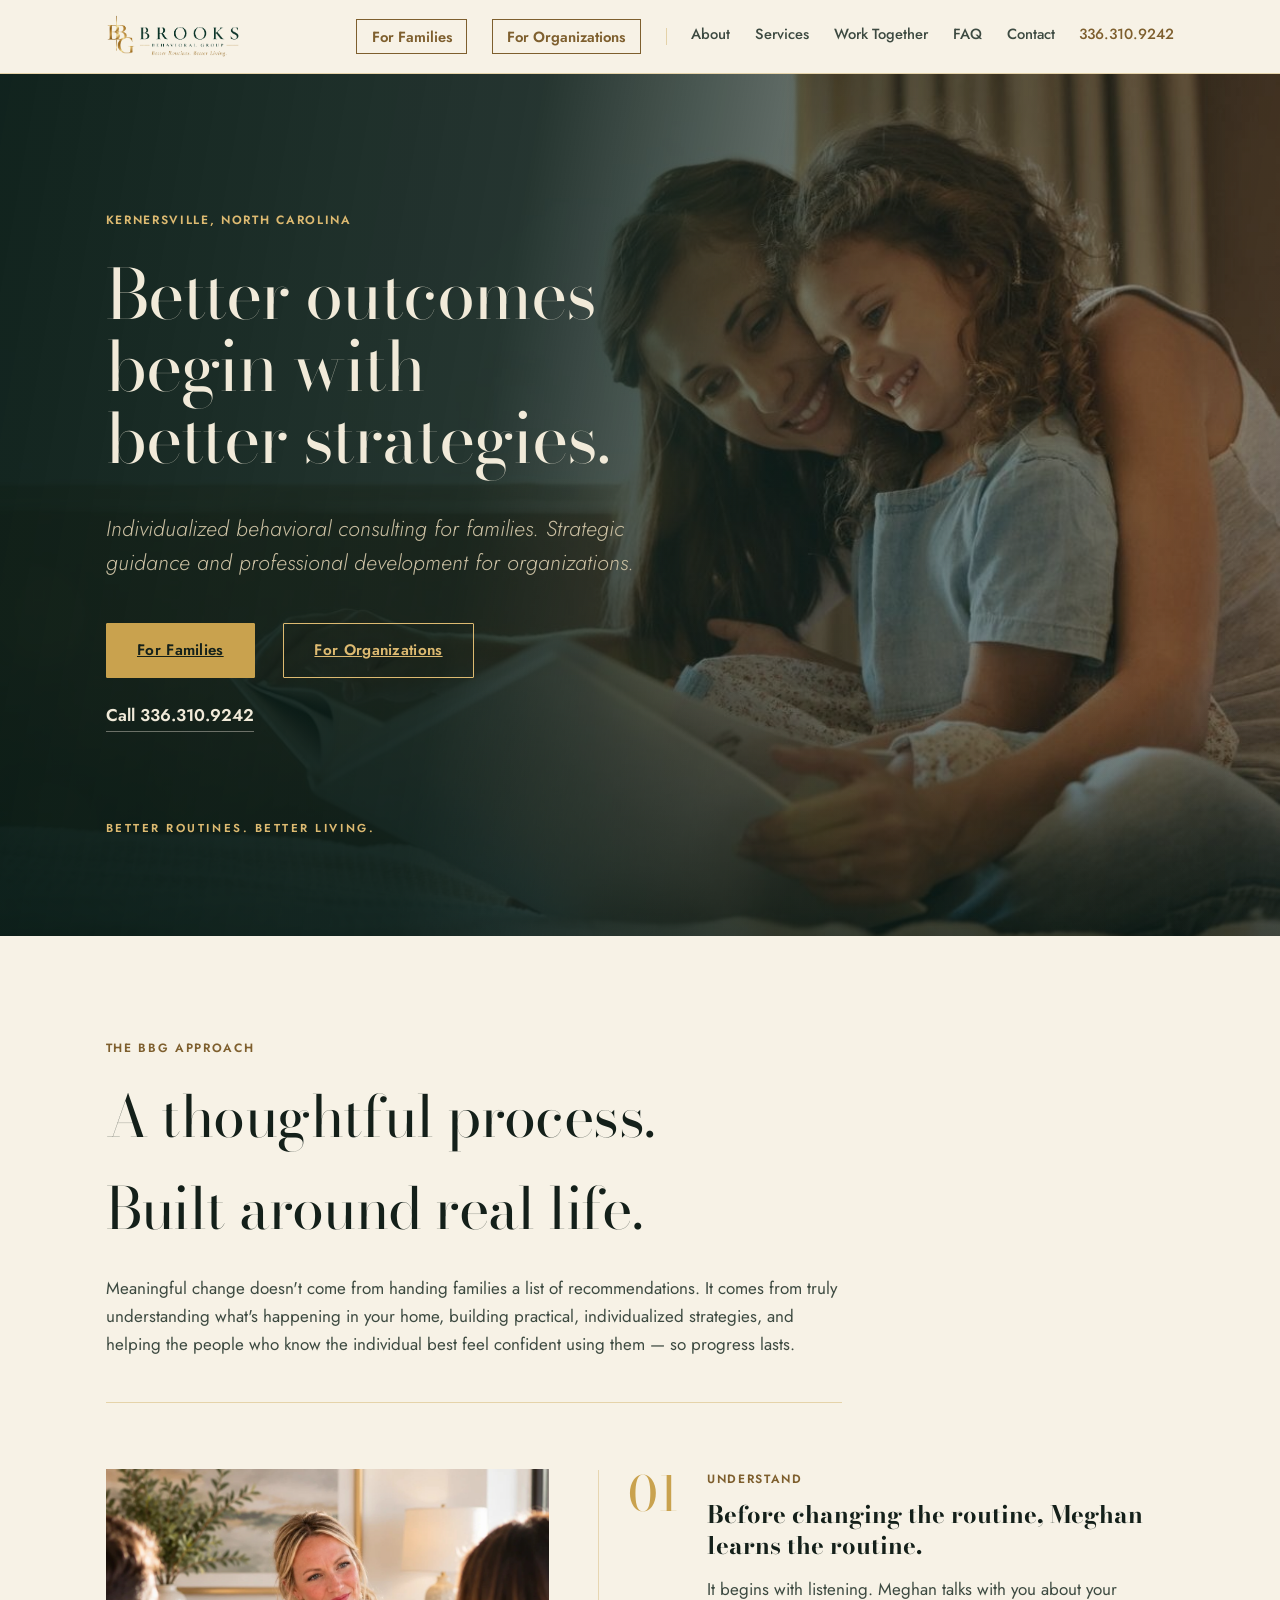
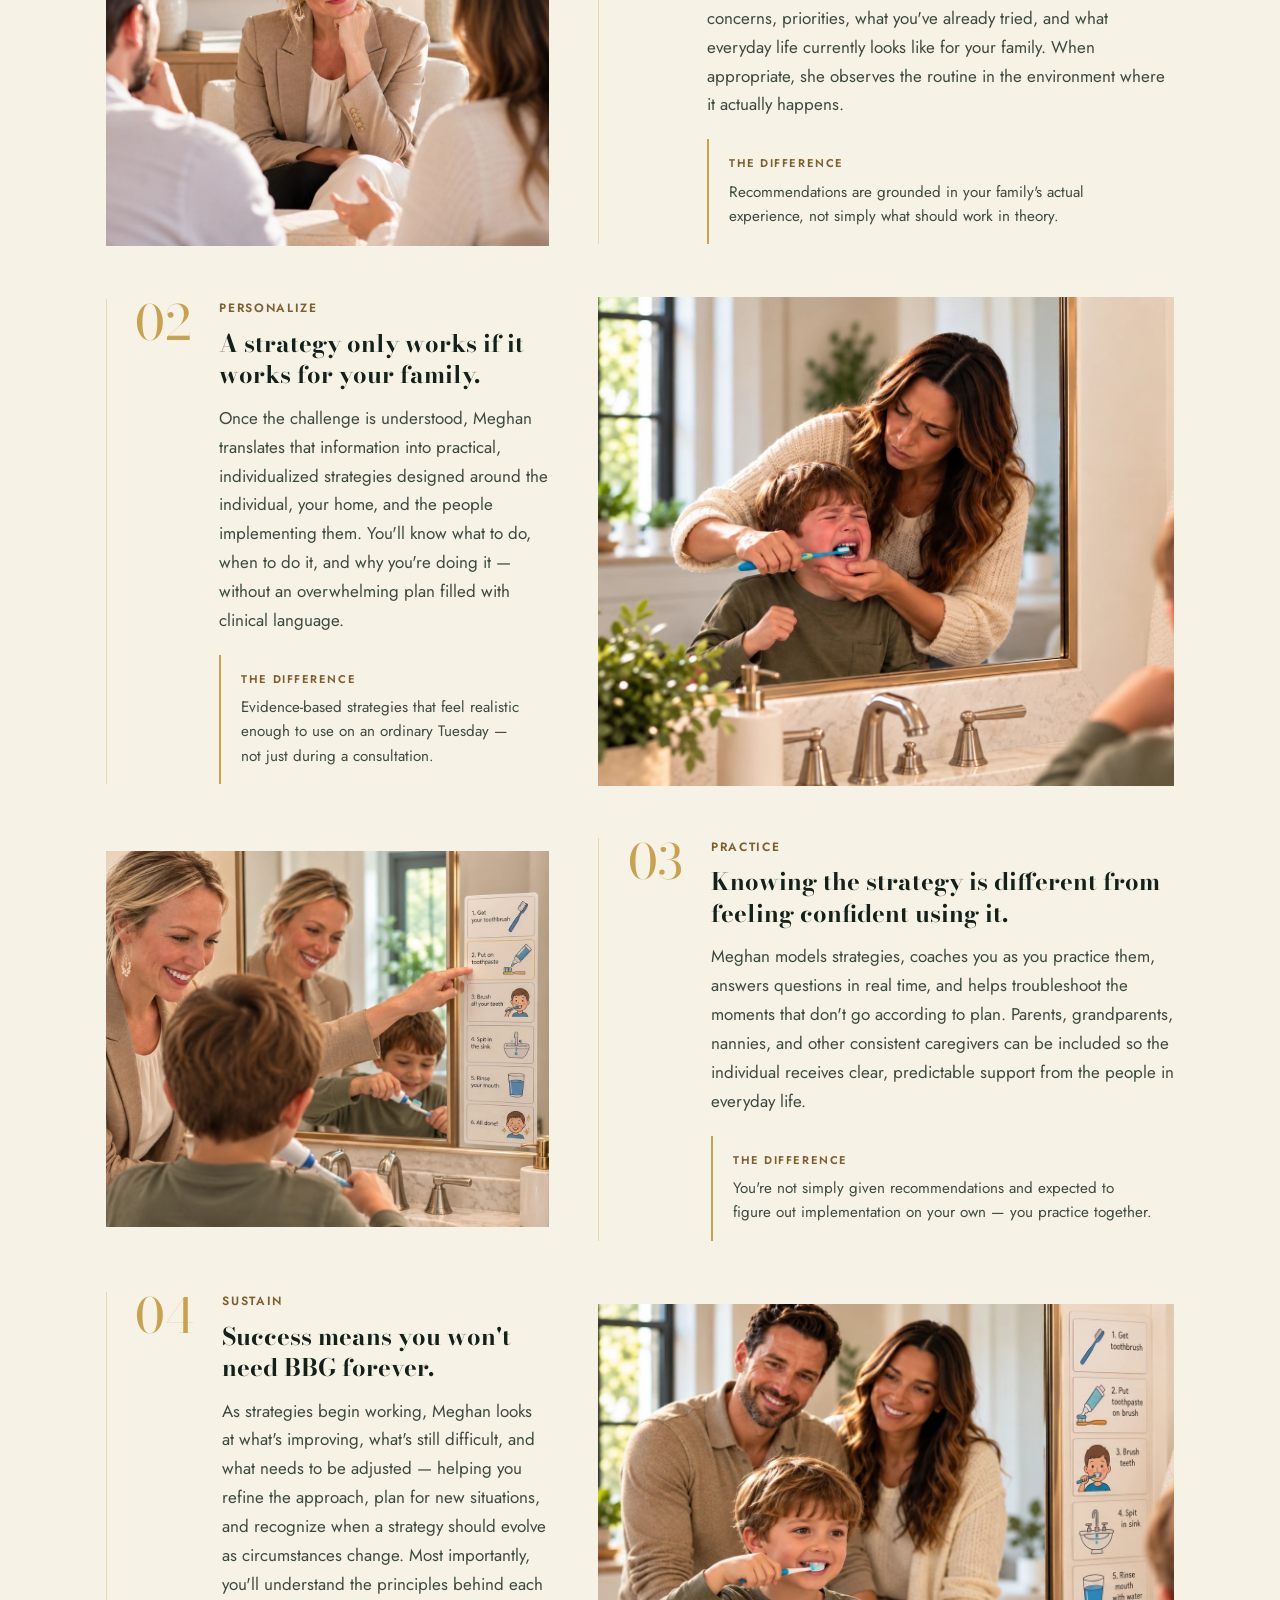
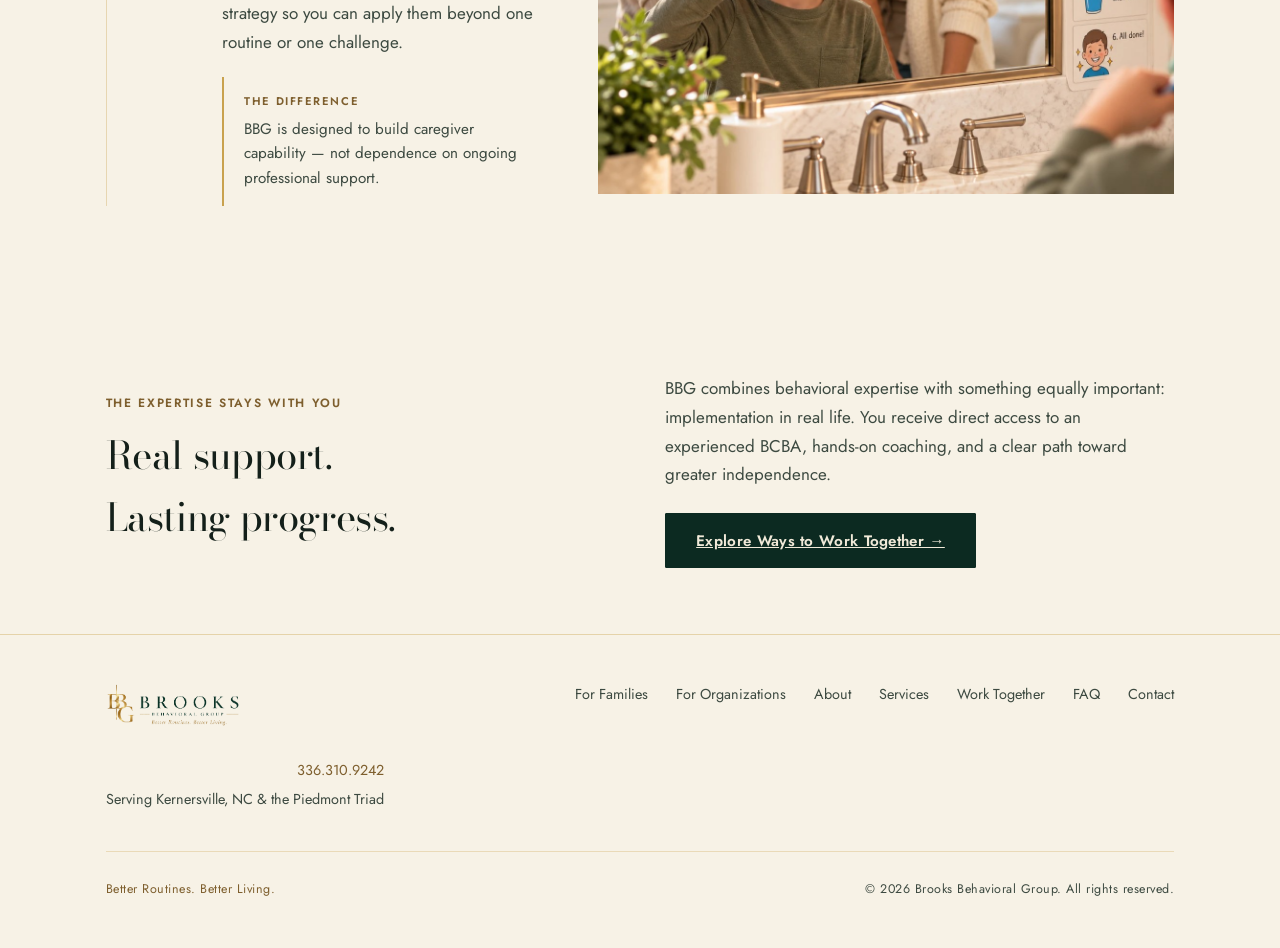
==== commit 9d2722b3: "Introduce a second service division: consulting for organizations The site previously served familie" ====
--- a/index.html
+++ b/index.html
@@ -37,6 +37,9 @@
       </button>
 
       <nav class="site-nav" id="primary-nav">
+        <a class="site-nav__pathway" href="index.html#approach">For Families</a>
+        <a class="site-nav__pathway" href="organizations.html">For Organizations</a>
+        <span class="site-nav__divider" aria-hidden="true"></span>
         <a href="about.html">About</a>
         <a href="services.html">Services</a>
         <a href="together.html">Work Together</a>
@@ -56,12 +59,13 @@
       <div class="wrap">
         <div class="hero__frame">
           <p class="hero__eyebrow label">Kernersville, North Carolina</p>
-          <h1 class="hero__title display">Less stress.<br />More connection.<br />Better days.</h1>
-          <p class="hero__lede">From morning routines to bedtime, BBG helps families turn everyday challenges into opportunities for greater independence, confidence, and connection.</p>
+          <h1 class="hero__title display">Better outcomes begin with better strategies.</h1>
+          <p class="hero__lede">Individualized behavioral consulting for families. Strategic guidance and professional development for organizations.</p>
           <div class="hero__actions">
-            <a class="btn btn--gold" href="contact.html">Request a Consultation</a>
-            <a class="hero__call" href="tel:+13363109242">Call 336.310.9242</a>
+            <a class="btn btn--gold-solid" href="#approach">For Families</a>
+            <a class="btn btn--gold" href="organizations.html">For Organizations</a>
           </div>
+          <a class="hero__call" href="tel:+13363109242">Call 336.310.9242</a>
         </div>
         <p class="brand-strip">Better Routines. Better Living.</p>
       </div>
@@ -175,6 +179,8 @@
         </a>
 
         <nav class="site-footer__nav" aria-label="Footer">
+          <a href="index.html#approach">For Families</a>
+          <a href="organizations.html">For Organizations</a>
           <a href="about.html">About</a>
           <a href="services.html">Services</a>
           <a href="together.html">Work Together</a>
--- a/css/style.css
+++ b/css/style.css
@@ -333,7 +333,7 @@
 .site-nav {
   display: flex;
   align-items: center;
-  gap: clamp(1.25rem, 1rem + 1vw, 2.25rem);
+  gap: clamp(1rem, 0.75rem + 1vw, 2.25rem);
 }
 
 .site-nav a {
@@ -369,6 +369,30 @@
   color: var(--gold-600) !important;
 }
 
+.site-nav__pathway {
+  padding: 0.4rem 0.9rem;
+  border: 1px solid var(--gold-600);
+  font-weight: 600 !important;
+  color: var(--gold-600) !important;
+  white-space: nowrap;
+}
+
+.site-nav__pathway::after {
+  display: none;
+}
+
+.site-nav__pathway:hover,
+.site-nav__pathway[aria-current="page"] {
+  background: var(--gold-600);
+  color: var(--ivory-50) !important;
+}
+
+.site-nav__divider {
+  width: 1px;
+  height: 1.1rem;
+  background: rgba(201, 162, 78, 0.4);
+}
+
 .nav-toggle {
   display: none;
   flex-direction: column;
@@ -382,7 +406,11 @@
   background: var(--ink-900);
 }
 
-@media (max-width: 780px) {
+@media (max-width: 1040px) {
+  .site-nav__divider {
+    display: none;
+  }
+
   .nav-toggle {
     display: flex;
   }
@@ -552,6 +580,11 @@
   padding-bottom: 2px;
 }
 
+.hero__actions + .hero__call {
+  display: inline-block;
+  margin-top: 1.5rem;
+}
+
 @keyframes rise-in {
   from {
     opacity: 0;
@@ -650,6 +683,15 @@
   color: var(--ink-700);
 }
 
+.about__cross-link {
+  margin-top: 1.5rem;
+}
+
+.about__cross-link .btn--text {
+  color: var(--gold-600);
+  font-weight: 600;
+}
+
 .fact-list {
   margin-top: 2.75rem;
   display: grid;
@@ -1430,6 +1472,31 @@
   line-height: 1.55;
   color: var(--ink-700);
   opacity: 0.85;
+}
+
+/* ============================================================
+   Consulting for Organizations (organizations.html) — a compact
+   3-up grid of service tiers, distinct from the family page's
+   single-column, photo-led tier cards.
+   ============================================================ */
+
+.consulting-tiers {
+  margin-top: clamp(2.5rem, 2rem + 2vw, 4rem);
+  display: grid;
+  grid-template-columns: repeat(3, minmax(0, 1fr));
+  gap: clamp(1.75rem, 1.25rem + 1.5vw, 2.5rem);
+  align-items: stretch;
+}
+
+.consulting-tiers .tier-card {
+  display: flex;
+  flex-direction: column;
+}
+
+@media (max-width: 900px) {
+  .consulting-tiers {
+    grid-template-columns: 1fr;
+  }
 }
 
 /* ============================================================
